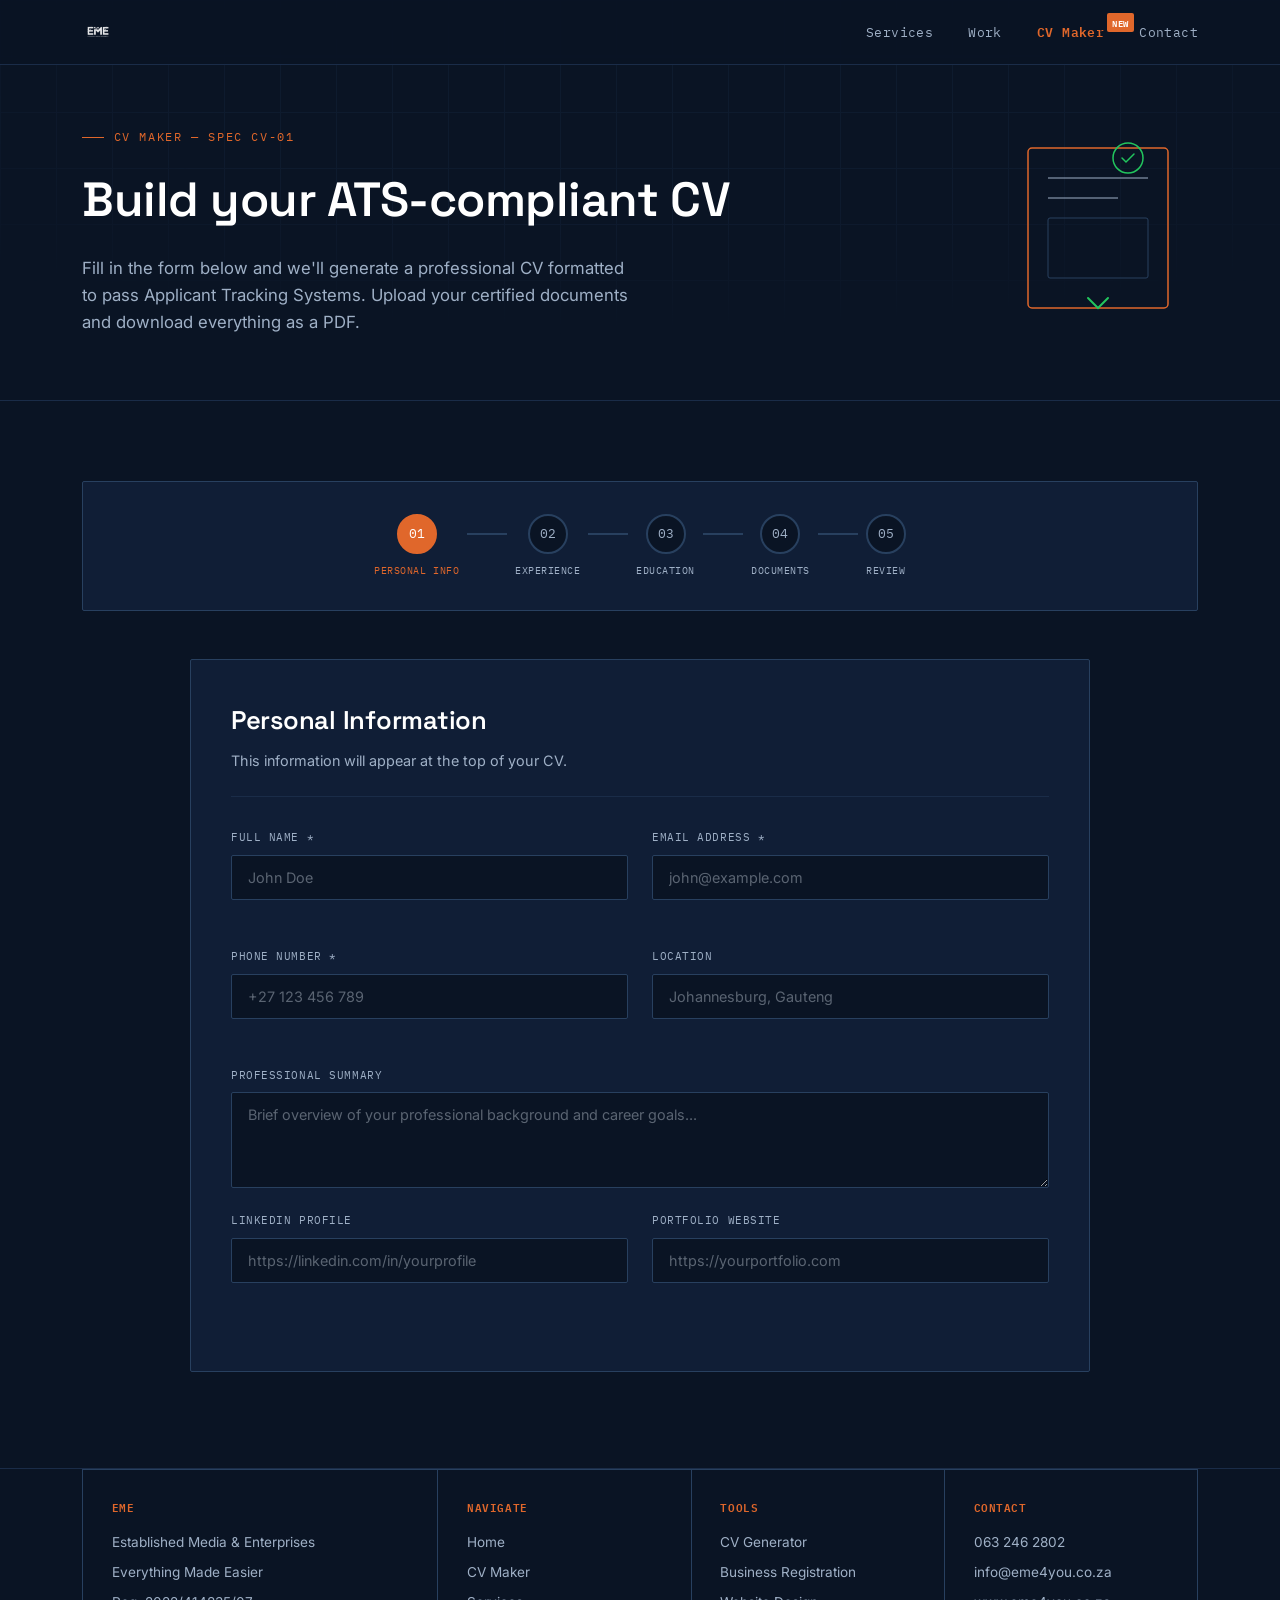
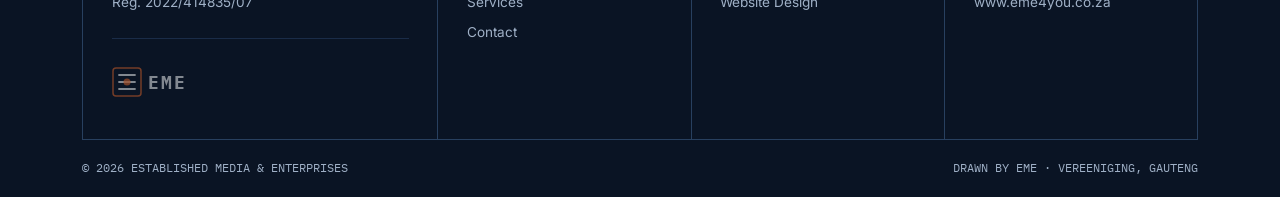
==== cv-maker.html @ 679bbb22 "first commit" ====
<!DOCTYPE html>
<html lang="en">
<head>
<meta charset="UTF-8" />
<meta name="viewport" content="width=device-width, initial-scale=1.0" />
<title>EME CV Maker — ATS-Compliant CV Generator</title>
<meta name="description" content="Create professional ATS-compliant CVs with EME's intelligent CV maker. Upload documents, fill your details, and export as PDF." />
<link rel="preconnect" href="https://fonts.googleapis.com">
<link rel="preconnect" href="https://fonts.gstatic.com" crossorigin>
<link href="https://fonts.googleapis.com/css2?family=Space+Grotesk:wght@400;500;600;700&family=IBM+Plex+Mono:wght@400;500;600&family=Inter:wght@400;500;600;700&display=swap" rel="stylesheet">
<link rel="icon" type="image/x-icon" href="assets/favicon.ico" />
<link rel="stylesheet" href="css/styles.css" />
<link rel="stylesheet" href="css/cv-maker.css" />
</head>
<body>

<header class="site-nav">
  <div class="nav-inner">
    <a href="index.html" class="nav-mark">
      <img src="assets/eme-logo.png" alt="EME" class="nav-logo" onerror="this.style.display='none'; this.parentElement.classList.add('nav-mark-fallback');">
      <span class="nav-logo-fallback">
        <span class="dot"></span>EME
      </span>
    </a>
    <ul class="nav-links" id="navLinks">
      <li><a href="index.html#services">Services</a></li>
      <li><a href="index.html#work">Work</a></li>
      <li><a href="cv-maker.html" class="nav-featured">CV Maker</a></li>
      <li><a href="index.html#contact">Contact</a></li>
    </ul>
    <button class="menu-toggle" id="menuToggle" aria-label="Toggle menu">
      <span></span><span></span><span></span>
    </button>
  </div>
</header>

<section class="cv-maker-hero">
  <div class="wrap">
    <div class="cv-hero-grid">
      <div class="cv-hero-content">
        <p class="eyebrow">CV MAKER — SPEC CV-01</p>
        <h1>Build your ATS-compliant CV</h1>
        <p class="lead">Fill in the form below and we'll generate a professional CV formatted to pass Applicant Tracking Systems. Upload your certified documents and download everything as a PDF.</p>
      </div>
      <div class="cv-hero-visual">
        <svg width="200" height="200" viewBox="0 0 200 200" fill="none">
          <rect x="30" y="20" width="140" height="160" rx="4" stroke="#E0672B" stroke-width="1.5"/>
          <line x1="50" y1="50" x2="150" y2="50" stroke="#9FB0C6" stroke-width="1"/>
          <line x1="50" y1="70" x2="120" y2="70" stroke="#9FB0C6" stroke-width="1"/>
          <rect x="50" y="90" width="100" height="60" rx="2" stroke="#28405F" stroke-width="1"/>
          <path d="M90 170L100 180L110 170" stroke="#22c55e" stroke-width="2" stroke-linecap="round"/>
          <circle cx="130" cy="30" r="15" stroke="#22c55e" stroke-width="1.5"/>
          <path d="M124 30L128 34L136 26" stroke="#22c55e" stroke-width="1.5" stroke-linecap="round"/>
        </svg>
      </div>
    </div>
  </div>
</section>

<section class="cv-form-section">
  <div class="wrap">
    <div class="cv-progress">
      <div class="progress-step active" data-step="1">
        <div class="step-number">01</div>
        <div class="step-label">Personal Info</div>
      </div>
      <div class="progress-line"></div>
      <div class="progress-step" data-step="2">
        <div class="step-number">02</div>
        <div class="step-label">Experience</div>
      </div>
      <div class="progress-line"></div>
      <div class="progress-step" data-step="3">
        <div class="step-number">03</div>
        <div class="step-label">Education</div>
      </div>
      <div class="progress-line"></div>
      <div class="progress-step" data-step="4">
        <div class="step-number">04</div>
        <div class="step-label">Documents</div>
      </div>
      <div class="progress-line"></div>
      <div class="progress-step" data-step="5">
        <div class="step-number">05</div>
        <div class="step-label">Review</div>
      </div>
    </div>

    <form id="cvForm" class="cv-form" enctype="multipart/form-data">
      <!-- Step 1: Personal Information -->
      <div class="form-step active" data-step="1">
        <div class="form-section-header">
          <h2>Personal Information</h2>
          <p>This information will appear at the top of your CV.</p>
        </div>
        
        <div class="cv-field-row">
          <div class="cv-field">
            <label for="fullName">Full Name *</label>
            <input type="text" id="fullName" name="fullName" required placeholder="John Doe">
          </div>
          <div class="cv-field">
            <label for="email">Email Address *</label>
            <input type="email" id="email" name="email" required placeholder="john@example.com">
          </div>
        </div>
        
        <div class="cv-field-row">
          <div class="cv-field">
            <label for="phone">Phone Number *</label>
            <input type="tel" id="phone" name="phone" required placeholder="+27 123 456 789">
          </div>
          <div class="cv-field">
            <label for="location">Location</label>
            <input type="text" id="location" name="location" placeholder="Johannesburg, Gauteng">
          </div>
        </div>
        
        <div class="cv-field">
          <label for="professionalSummary">Professional Summary</label>
          <textarea id="professionalSummary" name="professionalSummary" rows="4" placeholder="Brief overview of your professional background and career goals..."></textarea>
        </div>
        
        <div class="cv-field-row">
          <div class="cv-field">
            <label for="linkedin">LinkedIn Profile</label>
            <input type="url" id="linkedin" name="linkedin" placeholder="https://linkedin.com/in/yourprofile">
          </div>
          <div class="cv-field">
            <label for="portfolio">Portfolio Website</label>
            <input type="url" id="portfolio" name="portfolio" placeholder="https://yourportfolio.com">
          </div>
        </div>
      </div>

      <!-- Step 2: Work Experience -->
      <div class="form-step" data-step="2">
        <div class="form-section-header">
          <h2>Work Experience</h2>
          <p>Add your work history. Start with your most recent position.</p>
        </div>
        
        <div id="experienceContainer">
          <div class="experience-entry">
            <div class="entry-header">
              <span class="entry-number">01</span>
              <button type="button" class="btn-remove-entry" title="Remove">×</button>
            </div>
            
            <div class="cv-field-row">
              <div class="cv-field">
                <label>Job Title *</label>
                <input type="text" name="jobTitle[]" required placeholder="Software Developer">
              </div>
              <div class="cv-field">
                <label>Company *</label>
                <input type="text" name="company[]" required placeholder="Tech Corp Ltd">
              </div>
            </div>
            
            <div class="cv-field-row">
              <div class="cv-field">
                <label>Start Date *</label>
                <input type="month" name="startDate[]" required>
              </div>
              <div class="cv-field">
                <label>End Date</label>
                <input type="month" name="endDate[]" placeholder="Present">
              </div>
            </div>
            
            <div class="cv-field">
              <label>Responsibilities & Achievements</label>
              <textarea name="responsibilities[]" rows="3" placeholder="• Led development of...&#10;• Improved system performance by...&#10;• Managed team of..."></textarea>
            </div>
          </div>
        </div>
        
        <button type="button" id="addExperience" class="btn btn-outline on-dark">
          + Add Another Position
        </button>
      </div>

      <!-- Step 3: Education -->
      <div class="form-step" data-step="3">
        <div class="form-section-header">
          <h2>Education & Qualifications</h2>
          <p>Add your academic background and certifications.</p>
        </div>
        
        <div id="educationContainer">
          <div class="education-entry">
            <div class="entry-header">
              <span class="entry-number">01</span>
              <button type="button" class="btn-remove-entry" title="Remove">×</button>
            </div>
            
            <div class="cv-field-row">
              <div class="cv-field">
                <label>Qualification *</label>
                <input type="text" name="qualification[]" required placeholder="Bachelor of Science in Computer Science">
              </div>
              <div class="cv-field">
                <label>Institution *</label>
                <input type="text" name="institution[]" required placeholder="University of Technology">
              </div>
            </div>
            
            <div class="cv-field">
              <label>Year Completed</label>
              <input type="text" name="yearCompleted[]" placeholder="2020">
            </div>
          </div>
        </div>
        
        <button type="button" id="addEducation" class="btn btn-outline on-dark">
          + Add Another Qualification
        </button>
        
        <div class="form-section-header" style="margin-top: 2rem;">
          <h3>Skills</h3>
          <p>List your key skills separated by commas.</p>
        </div>
        
        <div class="cv-field">
          <label>Technical Skills</label>
          <textarea name="technicalSkills" rows="2" placeholder="Python, JavaScript, React, Node.js, SQL, AWS"></textarea>
        </div>
        
        <div class="cv-field">
          <label>Soft Skills</label>
          <textarea name="softSkills" rows="2" placeholder="Leadership, Communication, Problem-solving, Team management"></textarea>
        </div>
      </div>

      <!-- Step 4: Document Upload -->
      <div class="form-step" data-step="4">
        <div class="form-section-header">
          <h2>Required Documents</h2>
          <p>Upload your certified documents. Accepted formats: PDF, JPG, PNG (max 5MB each).</p>
        </div>
        
        <div class="upload-grid">
          <div class="upload-zone">
            <div class="upload-icon">
              <svg width="48" height="48" viewBox="0 0 48 48" fill="none">
                <rect x="10" y="12" width="28" height="28" rx="3" stroke="#E0672B" stroke-width="1.5"/>
                <circle cx="24" cy="24" r="8" stroke="#E0672B" stroke-width="1.5"/>
                <circle cx="24" cy="24" r="3" fill="#E0672B" opacity="0.3"/>
              </svg>
            </div>
            <h3>Certified ID</h3>
            <p>Upload a clear copy of your certified ID document</p>
            <input type="file" id="certifiedId" name="certifiedId" accept=".pdf,.jpg,.jpeg,.png" class="file-input">
            <label for="certifiedId" class="btn btn-outline on-dark">Choose File</label>
            <span class="file-name" id="certifiedIdName">No file chosen</span>
          </div>
          
          <div class="upload-zone">
            <div class="upload-icon">
              <svg width="48" height="48" viewBox="0 0 48 48" fill="none">
                <path d="M14 6H30L38 14V42H14V6Z" stroke="#E0672B" stroke-width="1.5"/>
                <path d="M30 6V14H38" stroke="#E0672B" stroke-width="1.5"/>
                <line x1="20" y1="28" x2="28" y2="28" stroke="#E0672B" stroke-width="1.5"/>
                <line x1="20" y1="32" x2="24" y2="32" stroke="#E0672B" stroke-width="1.5"/>
              </svg>
            </div>
            <h3>Proof of Residence</h3>
            <p>Upload a document showing your current residential address</p>
            <input type="file" id="proofOfResidence" name="proofOfResidence" accept=".pdf,.jpg,.jpeg,.png" class="file-input">
            <label for="proofOfResidence" class="btn btn-outline on-dark">Choose File</label>
            <span class="file-name" id="proofOfResidenceName">No file chosen</span>
          </div>
        </div>
      </div>

      <!-- Step 5: Review & Generate -->
      <div class="form-step" data-step="5">
        <div class="form-section-header">
          <h2>Review & Generate CV</h2>
          <p>Review your information before generating your CV. You can go back to any step to make changes.</p>
        </div>
        
        <div class="review-preview">
          <div class="preview-header">
            <span class="preview-label">CV PREVIEW</span>
          </div>
          <div class="preview-content" id="cvPreview">
            <p class="preview-placeholder">Your CV preview will appear here. Complete all required fields in the previous steps.</p>
          </div>
        </div>
        
        <div class="form-actions">
          <button type="button" id="prevStep" class="btn btn-outline on-dark">← Previous</button>
          <button type="button" id="submitCV" class="btn btn-primary">
    Next →
            Generate CV
            <svg width="16" height="16" viewBox="0 0 16 16" fill="none">
              <path d="M3 8H13M10 5L13 8L10 11" stroke="white" stroke-width="1.5" stroke-linecap="round" stroke-linejoin="round"/>
            </svg>
          </button>
        </div>
      </div>
    </form>
  </div>
</section>

<footer>
  <div class="wrap">
    <div class="titleblock">
      <div class="tb-col">
        <h4>EME</h4>
        <p>Established Media & Enterprises</p>
        <p>Everything Made Easier</p>
        <p>Reg. 2022/414835/07</p>
        <div class="footer-logo">
          <svg class="footer-logo-svg" width="100" height="40" viewBox="0 0 100 40" fill="none">
            <rect x="1" y="5" width="28" height="28" rx="3" stroke="#E0672B" stroke-width="1.5" opacity="0.7"/>
            <path d="M7 12H23M7 19H23M7 26H23" stroke="white" stroke-width="1.8" stroke-linecap="round" opacity="0.7"/>
            <circle cx="15" cy="19" r="3.5" fill="#E0672B" opacity="0.7"/>
            <text x="36" y="26" font-family="'IBM Plex Mono', monospace" font-size="18" font-weight="700" fill="white" opacity="0.7" letter-spacing="2">EME</text>
          </svg>
        </div>
      </div>
      <div class="tb-col">
        <h4>Navigate</h4>
        <ul>
          <li><a href="index.html">Home</a></li>
          <li><a href="cv-maker.html">CV Maker</a></li>
          <li><a href="index.html#services">Services</a></li>
          <li><a href="index.html#contact">Contact</a></li>
        </ul>
      </div>
      <div class="tb-col">
        <h4>Tools</h4>
        <ul>
          <li><a href="cv-maker.html">CV Generator</a></li>
          <li><a href="index.html#services">Business Registration</a></li>
          <li><a href="index.html#services">Website Design</a></li>
        </ul>
      </div>
      <div class="tb-col">
        <h4>Contact</h4>
        <ul>
          <li><a href="tel:0632462802">063 246 2802</a></li>
          <li><a href="mailto:info@eme4you.co.za">info@eme4you.co.za</a></li>
          <li><a href="http://www.eme4you.co.za">www.eme4you.co.za</a></li>
        </ul>
      </div>
    </div>
    <div class="tb-bottom">
      <span>© <span class="current-year">2026</span> ESTABLISHED MEDIA & ENTERPRISES</span>
      <span>DRAWN BY EME · VEREENIGING, GAUTENG</span>
    </div>
  </div>
</footer>

<script src="js/cv-maker.js"></script>
</body>
</html>
---- css/styles.css ----
/* =========================================================
   DESIGN TOKENS
   Concept: engineering blueprint / technical drawing.
   EME turns messy SME problems into a specced, drawn plan —
   the site reads like a set of drafted plans, not a SaaS deck.
   ========================================================= */
:root{
  --ink:#0A1424;
  --ink-2:#101E36;
  --line:#28405F;
  --line-soft:#1A2C48;
  --paper:#F3F1EA;
  --paper-2:#E9E5DA;
  --graphite:#5A6472;
  --ink-text:#0A1424;
  --mist:#9FB0C6;
  --signal:#E0672B;
  --signal-2:#F2895A;
  --white:#FFFFFF;
  --radius:2px;
  --display: 'Space Grotesk', sans-serif;
  --body: 'Inter', sans-serif;
  --mono: 'IBM Plex Mono', monospace;
}

*{margin:0;padding:0;box-sizing:border-box;}
html{scroll-behavior:smooth;}
body{
  font-family:var(--body);
  color:var(--ink-text);
  background:var(--paper);
  line-height:1.6;
  overflow-x:hidden;
}
@media (prefers-reduced-motion: reduce){
  *{animation-duration:0.01ms !important; animation-iteration-count:1 !important; transition-duration:0.01ms !important; scroll-behavior:auto !important;}
}
a{color:inherit;text-decoration:none;}
ul{list-style:none;}
img{max-width:100%;display:block;}
.wrap{max-width:1180px;margin:0 auto;padding:0 2rem;}
:focus-visible{outline:2px solid var(--signal);outline-offset:3px;}

.eyebrow{
  font-family:var(--mono);
  font-size:0.72rem;
  letter-spacing:0.14em;
  text-transform:uppercase;
  color:var(--signal);
  display:flex;
  align-items:center;
  gap:0.6rem;
  margin-bottom:1rem;
}
.eyebrow::before{content:"";width:22px;height:1px;background:var(--signal);}

h1,h2,h3,h4{font-family:var(--display);font-weight:600;letter-spacing:-0.01em;}

/* =========================================================
   NAV
   ========================================================= */
header.site-nav{
  position:fixed;top:0;left:0;right:0;z-index:1000;
  background:rgba(10,20,36,0.92);
  backdrop-filter:blur(8px);
  border-bottom:1px solid var(--line-soft);
}
.nav-inner{
  max-width:1180px;margin:0 auto;padding:0 2rem;
  display:flex;align-items:center;justify-content:space-between;
  height:64px;
}
.nav-mark {
  font-family: var(--mono);
  font-size: 1rem;
  color: var(--white);
  display: flex;
  align-items: center;
  gap: 0.5rem;
  letter-spacing: 0.02em;
  text-decoration: none;
  flex-shrink: 0;
}
.nav-logo {
  height: 32px;
  width: auto;
  filter: brightness(0) invert(1);
  opacity: 0.9;
  transition: opacity 0.2s ease;
}
.nav-logo:hover {
  opacity: 1;
}
.nav-logo-fallback {
  display: none;
  align-items: center;
  gap: 0.5rem;
}
.nav-mark-fallback .nav-logo-fallback {
  display: flex;
}
.nav-mark-fallback .dot {
  width: 7px;
  height: 7px;
  background: var(--signal);
  border-radius: 1px;
}
.nav-mark .dot{width:7px;height:7px;background:var(--signal);border-radius:1px;}
.nav-links{display:flex;align-items:center;gap:2.2rem;}
.nav-links a{
  font-family:var(--mono);font-size:0.8rem;color:var(--mist);
  letter-spacing:0.03em;transition:color .2s;
  position:relative;
}
.nav-links a:hover{color:var(--white);}
.nav-links a.nav-cta{
  color:var(--white);border:1px solid var(--signal);padding:0.5rem 1rem;
  border-radius:var(--radius);
}
.nav-links a.nav-cta:hover{background:var(--signal);}
.nav-links a.nav-featured {
  color: var(--signal);
  font-weight: 600;
  position: relative;
}

.nav-links a.nav-featured::after {
  content: 'NEW';
  position: absolute;
  top: -8px;
  right: -30px;
  font-size: 0.55rem;
  background: var(--signal);
  color: var(--white);
  padding: 0.15rem 0.35rem;
  border-radius: 2px;
  letter-spacing: 0.05em;
}
.menu-toggle{display:none;flex-direction:column;gap:5px;cursor:pointer;background:none;border:none;padding:0.5rem;}
.menu-toggle span{width:22px;height:2px;background:var(--white);display:block;transition:.25s;}
.menu-toggle.active span:nth-child(1){transform:translateY(7px) rotate(45deg);}
.menu-toggle.active span:nth-child(2){opacity:0;}
.menu-toggle.active span:nth-child(3){transform:translateY(-7px) rotate(-45deg);}

/* =========================================================
   HERO
   ========================================================= */
.hero{
  position:relative;
  background:var(--ink);
  padding:9.5rem 0 5rem;
  overflow:hidden;
  border-bottom:1px solid var(--line-soft);
}
.hero::before{
  content:"";position:absolute;inset:0;
  background-image:
    linear-gradient(var(--line-soft) 1px, transparent 1px),
    linear-gradient(90deg, var(--line-soft) 1px, transparent 1px);
  background-size:56px 56px;
  opacity:0.45;
  mask-image:radial-gradient(ellipse 80% 60% at 50% 30%, black 40%, transparent 90%);
}
.hero-inner{position:relative;max-width:1180px;margin:0 auto;padding:0 2rem;}
.hero h1{
  color:var(--white);font-size:clamp(2.4rem, 5vw, 3.6rem);
  max-width:15ch;line-height:1.08;margin-bottom:1.4rem;
}
.hero p.lead{
  color:var(--mist);font-size:1.1rem;max-width:46ch;margin-bottom:2.2rem;
}
.hero-buttons {
  display: flex;
  gap: 1rem;
  flex-wrap: wrap;
}
.btn{
  font-family:var(--mono);font-size:0.82rem;letter-spacing:0.02em;
  padding:0.9rem 1.6rem;border-radius:var(--radius);
  display:inline-flex;align-items:center;gap:0.5rem;
  transition:transform .18s ease, background .18s ease, border-color .18s ease;
  cursor:pointer;border:1px solid transparent;
}
.hero-grid {
  display: grid;
  grid-template-columns: 1fr auto;
  gap: 4rem;
  align-items: center;
  margin-bottom: 4.5rem;
}
.hero-content {
  max-width: 100%;
}
.hero-logo {
  display: flex;
  align-items: center;
  justify-content: center;
  flex-shrink: 0;
}
.logo-mark {
  width: 200px;
  height: auto;
  filter: brightness(0) invert(1);
  opacity: 0.9;
  transition: opacity 0.3s ease, transform 0.3s ease;
}
.logo-mark:hover {
  opacity: 1;
  transform: scale(2.5);
}
.logo-fallback {
  display: flex;
  flex-direction: column;
  align-items: center;
  gap: 0.8rem;
  padding: 2rem;
  border: 2px solid var(--line);
  border-radius: var(--radius);
  background: rgba(16, 30, 54, 0.4);
  backdrop-filter: blur(4px);
  -webkit-backdrop-filter: blur(4px);
  position: relative;
}
.logo-fallback::before {
  content: '';
  position: absolute;
  inset: 4px;
  border: 1px dashed var(--line);
  border-radius: 1px;
  pointer-events: none;
}
.logo-dot {
  width: 16px;
  height: 16px;
  background: var(--signal);
  border-radius: 2px;
  animation: pulse 2s infinite;
}
.logo-text {
  font-family: var(--mono);
  font-size: 2.5rem;
  color: var(--white);
  font-weight: 700;
  letter-spacing: 0.05em;
  line-height: 1;
}
.logo-sub {
  font-family: var(--mono);
  font-size: 0.7rem;
  color: var(--mist);
  text-align: center;
  letter-spacing: 0.08em;
  line-height: 1.4;
  text-transform: uppercase;
}
.btn:hover{transform:translateY(-2px);}
.btn-primary{background:var(--signal);color:var(--white);}
.btn-primary:hover{background:var(--signal-2);}
.btn-outline{border-color:var(--line);color:var(--white);}
.btn-outline:hover{border-color:var(--signal);}
.btn-outline.on-paper{border-color:#C9C2AF;color:var(--ink-text);}
.btn-outline.on-paper:hover{border-color:var(--signal);}

/* pipeline */
.pipeline{
  border:1px solid var(--line);
  background:rgba(16,30,54,0.5);
  border-radius:var(--radius);
  padding:2rem 1.5rem 1.6rem;
  overflow-x:auto;
}
.pipeline-track{
  display:flex;align-items:flex-start;min-width:640px;
}
.pipeline-node{flex:1;position:relative;text-align:center;padding:0 0.5rem;}
.pipeline-node .marker{
  width:14px;height:14px;border-radius:50%;background:var(--ink);
  border:2px solid var(--signal);margin:0 auto 0.9rem;position:relative;z-index:2;
}
.pipeline-node .label{
  font-family:var(--display);color:var(--white);font-size:0.95rem;font-weight:600;
  margin-bottom:0.3rem;
}
.pipeline-node .tag{
  font-family:var(--mono);color:var(--mist);font-size:0.7rem;letter-spacing:0.03em;
}
.pipeline-track .connector{
  position:absolute;top:6px;left:50%;width:100%;height:2px;background:var(--line);
  z-index:1;
}
.pipeline-node:last-child .connector{display:none;}

/* =========================================================
   SECTION HEADERS
   ========================================================= */
section{padding:6rem 0;}
.section-head{max-width:56ch;margin-bottom:3.5rem;}
.section-head h2{font-size:clamp(1.8rem,3vw,2.4rem);margin-bottom:0.8rem;}
.section-head p{color:var(--graphite);font-size:1.05rem;}
.on-dark .section-head h2{color:var(--white);}
.on-dark .section-head p{color:var(--mist);}

/* =========================================================
   SERVICES
   ========================================================= */
.services{background:var(--paper);}
.spec-grid{
  display:grid;grid-template-columns:repeat(2,1fr);gap:1px;
  background:#C9C2AF;border:1px solid #C9C2AF;
}
.spec-card{
  background:var(--paper);padding:2.4rem;
  transition:background .2s;
}
.spec-card:hover{background:var(--white);}
.spec-head{display:flex;justify-content:space-between;align-items:baseline;margin-bottom:1rem;}
.spec-id{font-family:var(--mono);font-size:0.75rem;color:var(--signal);letter-spacing:0.05em;}
.spec-card h3{font-size:1.3rem;margin-bottom:0.6rem;}
.spec-card > p{color:var(--graphite);margin-bottom:1.4rem;}
.spec-list li{
  font-family:var(--mono);font-size:0.82rem;color:var(--ink-text);
  padding:0.5rem 0;border-top:1px dashed #C9C2AF;
  display:flex;gap:0.7rem;align-items:baseline;
}
.spec-list li::before{content:"✓";color:var(--signal);font-family:var(--body);}

.measure-strip{
  margin-top:1px;border:1px solid #C9C2AF;border-top:none;
  background:var(--ink);display:grid;grid-template-columns:repeat(3,1fr);
}
.measure{padding:2rem;text-align:center;border-right:1px solid var(--line-soft);}
.measure:last-child{border-right:none;}
.measure .num{font-family:var(--display);color:var(--white);font-size:2.1rem;font-weight:700;}
.measure .num span{color:var(--signal);}
.measure .cap{font-family:var(--mono);color:var(--mist);font-size:0.72rem;letter-spacing:0.05em;margin-top:0.4rem;text-transform:uppercase;}

/* =========================================================
   PORTFOLIO
   ========================================================= */
.portfolio{background:var(--ink);border-top:1px solid var(--line-soft);border-bottom:1px solid var(--line-soft);}
.sheet{
  border:1px solid var(--line);background:var(--ink-2);
  border-radius:var(--radius);margin-bottom:1.5rem;overflow:hidden;
}
.sheet-bar{
  display:flex;justify-content:space-between;align-items:center;
  padding:1rem 1.6rem;border-bottom:1px solid var(--line);
  font-family:var(--mono);font-size:0.75rem;color:var(--mist);
}
.sheet-bar .dwg{color:var(--signal);}
.sheet-body{display:grid;grid-template-columns:1fr 1.3fr;}
.sheet-info{padding:2rem 1.8rem;}
.sheet-info h3{color:var(--white);font-size:1.5rem;margin-bottom:0.7rem;}
.sheet-info p{color:var(--mist);margin-bottom:1.4rem;}
.sheet-row{display:flex;justify-content:space-between;padding:0.6rem 0;border-top:1px solid var(--line-soft);font-size:0.85rem;}
.sheet-row .k{font-family:var(--mono);color:var(--mist);font-size:0.72rem;text-transform:uppercase;letter-spacing:0.04em;}
.sheet-row .v a{color:var(--signal);}
.sheet-row .v a:hover{text-decoration:underline;}
.chips{display:flex;flex-wrap:wrap;gap:0.5rem;margin-top:1rem;}
.chip{font-family:var(--mono);font-size:0.68rem;color:var(--mist);border:1px solid var(--line);padding:0.3rem 0.6rem;border-radius:var(--radius);}
.sheet-shots{display:flex;background:var(--ink);}
.sheet-shots img{width:100%;height:100%;object-fit:cover;filter:grayscale(20%) contrast(1.02);}
.sheet-shots .shot{flex:1;border-left:1px solid var(--line);min-height:220px;background:linear-gradient(135deg,var(--ink-2),var(--ink));}

/* =========================================================
   ABOUT
   ========================================================= */
.about{background:var(--paper);}
.about-grid{display:grid;grid-template-columns:0.9fr 1.1fr;gap:3rem;align-items:start;}
.stamp{
  border:1px solid var(--ink-text);padding:1.8rem;position:relative;
}
.stamp::before{
  content:"";position:absolute;inset:6px;border:1px dashed #B9B2A0;pointer-events:none;
}
.stamp h3{font-size:1.5rem;margin-bottom:0.3rem;}
.stamp .role{font-family:var(--mono);font-size:0.75rem;color:var(--signal);margin-bottom:1.2rem;display:block;}
.stamp .creds{display:flex;flex-direction:column;gap:0.6rem;margin-top:1.2rem;}
.stamp .creds li{font-family:var(--mono);font-size:0.75rem;color:var(--graphite);padding-top:0.6rem;border-top:1px dashed #C9C2AF;display:flex;gap:0.6rem;}
.stamp .creds li::before{content:"—";color:var(--signal);}
.about-quote{font-size:1.3rem;line-height:1.55;color:var(--ink-text);}
.about-quote::before{content:"\201C";color:var(--signal);font-family:var(--display);font-size:1.8rem;}
.about-quote::after{content:"\201D";color:var(--signal);font-family:var(--display);font-size:1.8rem;}

/* =========================================================
   CONTACT
   ========================================================= */
.contact{background:var(--ink);}
.contact-grid{display:grid;grid-template-columns:1fr 1fr;gap:3rem;}
.contact-form{display:flex;flex-direction:column;gap:1rem;}
.field{display:flex;flex-direction:column;gap:0.4rem;}
.field label{font-family:var(--mono);font-size:0.7rem;color:var(--mist);text-transform:uppercase;letter-spacing:0.05em;}
.field input,.field select,.field textarea{
  background:var(--ink-2);border:1px solid var(--line);color:var(--white);
  padding:0.8rem 1rem;font-family:var(--body);font-size:0.95rem;border-radius:var(--radius);
}
.field input:focus,.field select:focus,.field textarea:focus{border-color:var(--signal);outline:none;}
.field-row{display:grid;grid-template-columns:1fr 1fr;gap:1rem;}
.contact-direct{border-left:1px solid var(--line);padding-left:3rem;}
.direct-item{padding:1.4rem 0;border-top:1px solid var(--line-soft);}
.direct-item:first-child{border-top:none;padding-top:0;}
.direct-item .k{font-family:var(--mono);font-size:0.7rem;color:var(--signal);text-transform:uppercase;letter-spacing:0.05em;display:block;margin-bottom:0.4rem;}
.direct-item .v{color:var(--white);font-size:1.05rem;}
.form-message{display:none;font-family:var(--mono);font-size:0.8rem;padding:0.8rem 1rem;border-radius:var(--radius);}
.form-message.success{background:rgba(224,103,43,0.12);border:1px solid var(--signal);color:var(--signal-2);}
.form-message.error{background:rgba(224,72,43,0.12);border:1px solid #E04B2B;color:#F2895A;}

/* =========================================================
   FOOTER
   ========================================================= */
footer{background:var(--ink);border-top:1px solid var(--line-soft);}
.titleblock{display:grid;grid-template-columns:1.4fr 1fr 1fr 1fr;border:1px solid var(--line);}
.tb-col{padding:1.8rem;border-left:1px solid var(--line);}
.tb-col:first-child{border-left:none;}
.tb-col h4{font-family:var(--mono);font-size:0.7rem;color:var(--signal);text-transform:uppercase;letter-spacing:0.05em;margin-bottom:1rem;}
.tb-col p, .tb-col li{color:var(--mist);font-size:0.85rem;margin-bottom:0.5rem;}
.tb-col a:hover{color:var(--white);}
.tb-bottom{display:flex;justify-content:space-between;padding:1.2rem 0;font-family:var(--mono);font-size:0.72rem;color:var(--mist);flex-wrap:wrap;gap:0.5rem;}

/* Footer Logo */
.footer-logo {
  margin-top: 1.5rem;
  padding-top: 1.5rem;
}

.footer-logo-img {
  width: 120px;
  height: auto;
  filter: brightness(0) invert(1);
  opacity: 0.7;
  transition: opacity 0.3s ease, transform 0.3s ease;
}

.footer-logo-img:hover {
  opacity: 1;
  transform: scale(2.05);
}

/* Footer logo fallback */
.footer-logo-fallback {
  display: flex;
  align-items: center;
  gap: 0.6rem;
  padding: 0.8rem 1rem;
  border: 1px solid var(--line);
  border-radius: var(--radius);
  background: rgba(224, 103, 43, 0.05);
  width: fit-content;
}

.fl-dot {
  width: 10px;
  height: 10px;
  background: var(--signal);
  border-radius: 2px;
  animation: pulse 2s infinite;
}

.fl-text {
  font-family: var(--mono);
  font-size: 1.4rem;
  color: var(--white);
  font-weight: 700;
  letter-spacing: 0.05em;
}

/* Responsive */
@media (max-width: 900px) {
  .footer-logo-img {
    width: 100px;
  }
}

@media (max-width: 480px) {
  .footer-logo-img {
    width: 80px;
  }
  
  .footer-logo-fallback {
    padding: 0.6rem 0.8rem;
  }
  
  .fl-text {
    font-size: 1.2rem;
  }
}

/* WhatsApp float */
.wa-float{
  position:fixed;bottom:1.6rem;right:1.6rem;z-index:900;
  background:var(--signal);color:var(--white);
  padding:0.9rem 1.3rem;border-radius:999px;
  font-family:var(--mono);font-size:0.8rem;
  display:flex;align-items:center;gap:0.5rem;
  box-shadow:0 8px 24px rgba(224,103,43,0.35);
  transition:transform .2s;
}
.wa-float:hover{transform:translateY(-3px);}

/* Modal */
.modal{display:none;position:fixed;inset:0;background:rgba(10,20,36,0.75);z-index:2000;align-items:center;justify-content:center;padding:2rem;}
.modal.show{display:flex;}
.modal-content{
  background:var(--paper);max-width:640px;width:100%;max-height:85vh;overflow-y:auto;
  border-radius:var(--radius);padding:2.4rem;position:relative;border:1px solid #C9C2AF;
}
.modal-content h2{margin-bottom:0.6rem;}
.modal-content h3{margin:1.3rem 0 0.5rem;font-size:1.05rem;}
.modal-content p, .modal-content li{color:var(--graphite);font-size:0.92rem;margin-bottom:0.3rem;}
.modal-content ul{margin-left:0;}
.modal-content li{font-family:var(--mono);}
.close{position:absolute;top:1.2rem;right:1.4rem;cursor:pointer;font-size:1.4rem;color:var(--graphite);}
.close:hover{color:var(--signal);}
.modal-actions{margin-top:1.6rem;}

/* =========================================================
   TECHNICAL CAPABILITIES MATRIX
   ========================================================= */
.capabilities {
  background: var(--ink);
  border-top: 1px solid var(--line-soft);
  border-bottom: 1px solid var(--line-soft);
}
.tech-matrix {
  border: 1px solid var(--line);
  background: var(--ink-2);
  border-radius: var(--radius);
  overflow: hidden;
}
.tech-row {
  display: grid;
  grid-template-columns: 180px 1fr;
  border-bottom: 1px solid var(--line-soft);
}
.tech-row:last-child {
  border-bottom: none;
}
.tech-label {
  padding: 1.4rem;
  font-family: var(--mono);
  font-size: 0.75rem;
  color: var(--signal);
  text-transform: uppercase;
  letter-spacing: 0.05em;
  background: rgba(10, 20, 36, 0.3);
  border-right: 1px solid var(--line-soft);
  display: flex;
  align-items: center;
  font-weight: 600;
}
.tech-items {
  padding: 1.2rem;
  display: flex;
  flex-wrap: wrap;
  gap: 0.6rem;
  align-items: center;
}
.tech-badge {
  font-family: var(--mono);
  font-size: 0.72rem;
  color: var(--mist);
  border: 1px solid var(--line);
  padding: 0.4rem 0.8rem;
  border-radius: var(--radius);
  background: rgba(224, 103, 43, 0.05);
  transition: all 0.2s ease;
}
.tech-badge:hover {
  border-color: var(--signal);
  color: var(--white);
  background: rgba(224, 103, 43, 0.1);
  transform: translateY(-1px);
}

/* =========================================================
   SYSTEM STATUS DASHBOARD
   ========================================================= */
.status-panel {
  border: 1px solid var(--line);
  background: rgba(16, 30, 54, 0.6);
  border-radius: var(--radius);
  padding: 1.2rem 1.6rem;
  margin-top: 2rem;
  backdrop-filter: blur(4px);
  -webkit-backdrop-filter: blur(4px);
  position: relative;
  z-index: 1;
}
.status-header {
  display: flex;
  align-items: center;
  gap: 0.8rem;
  margin-bottom: 1rem;
  flex-wrap: wrap;
}
.status-indicator {
  width: 8px;
  height: 8px;
  border-radius: 50%;
  background: #22c55e;
  animation: pulse 2s infinite;
  flex-shrink: 0;
}
.status-indicator.active {
  background: #22c55e;
  box-shadow: 0 0 8px rgba(34, 197, 94, 0.5);
}
@keyframes pulse {
  0%, 100% { opacity: 1; transform: scale(1); }
  50% { opacity: 0.5; transform: scale(1.1); }
}
.status-text {
  font-family: var(--mono);
  font-size: 0.78rem;
  color: var(--white);
  letter-spacing: 0.02em;
}
.status-time {
  font-family: var(--mono);
  font-size: 0.7rem;
  color: var(--mist);
  margin-left: auto;
}
.status-metrics {
  display: grid;
  grid-template-columns: repeat(3, 1fr);
  gap: 1px;
  background: var(--line-soft);
  border-radius: var(--radius);
  overflow: hidden;
}
.status-metric {
  background: var(--ink-2);
  padding: 0.8rem 0.6rem;
  text-align: center;
  transition: background 0.2s ease;
}
.status-metric:hover {
  background: rgba(224, 103, 43, 0.05);
}
.metric-label {
  font-family: var(--mono);
  font-size: 0.65rem;
  color: var(--mist);
  text-transform: uppercase;
  letter-spacing: 0.05em;
  display: block;
  margin-bottom: 0.3rem;
}
.metric-value {
  font-family: var(--display);
  font-size: 1.1rem;
  color: var(--white);
  font-weight: 600;
}

/* =========================================================
   LIVE ACTIVITY FEED
   ========================================================= */
.activity-feed {
  border: 1px solid var(--line);
  background: rgba(16, 30, 54, 0.4);
  border-radius: var(--radius);
  margin-top: 2rem;
  overflow: hidden;
  font-family: var(--mono);
}
.feed-header {
  display: flex;
  justify-content: space-between;
  align-items: center;
  padding: 0.8rem 1.2rem;
  background: rgba(10, 20, 36, 0.3);
  border-bottom: 1px solid var(--line-soft);
  font-size: 0.7rem;
}
.feed-title {
  color: var(--signal);
  letter-spacing: 0.05em;
}
.feed-status {
  color: #22c55e;
  animation: pulse 2s infinite;
}
.feed-items {
  padding: 0.8rem 1.2rem;
  max-height: 200px;
  overflow-y: auto;
}
.feed-item {
  display: flex;
  gap: 0.8rem;
  padding: 0.5rem 0;
  border-bottom: 1px solid var(--line-soft);
  font-size: 0.7rem;
  color: var(--mist);
  animation: slideIn 0.3s ease;
}
.feed-item:last-child {
  border-bottom: none;
}
.feed-time {
  color: var(--signal);
  flex-shrink: 0;
}
@keyframes slideIn {
  from {
    opacity: 0;
    transform: translateX(-10px);
  }
  to {
    opacity: 1;
    transform: translateX(0);
  }
}
.feed-items::-webkit-scrollbar {
  width: 4px;
}
.feed-items::-webkit-scrollbar-track {
  background: var(--ink-2);
}
.feed-items::-webkit-scrollbar-thumb {
  background: var(--line);
  border-radius: 2px;
}

/* =========================================================
   PROJECT ESTIMATOR WIDGET
   ========================================================= */
.estimator-widget {
  border: 1px solid var(--line);
  background: var(--ink-2);
  border-radius: var(--radius);
  overflow: hidden;
  margin-top: 2rem;
}
.widget-header {
  padding: 1.2rem 1.6rem;
  border-bottom: 1px solid var(--line-soft);
  display: flex;
  align-items: center;
  gap: 0.8rem;
  background: rgba(10, 20, 36, 0.2);
}
.widget-icon {
  font-size: 1.2rem;
}
.widget-header h3 {
  font-family: var(--display);
  font-size: 1.1rem;
  color: var(--white);
  margin: 0;
}
.widget-body {
  padding: 1.6rem;
}
.est-row {
  margin-bottom: 1.4rem;
}
.est-row label {
  font-family: var(--mono);
  font-size: 0.7rem;
  color: var(--mist);
  text-transform: uppercase;
  letter-spacing: 0.05em;
  display: block;
  margin-bottom: 0.6rem;
}
.est-row select {
  width: 100%;
  background: var(--ink);
  border: 1px solid var(--line);
  color: var(--white);
  padding: 0.7rem 1rem;
  font-family: var(--body);
  font-size: 0.9rem;
  border-radius: var(--radius);
  cursor: pointer;
  appearance: none;
  -webkit-appearance: none;
  background-image: url("data:image/svg+xml,%3Csvg xmlns='http://www.w3.org/2000/svg' width='12' height='8' viewBox='0 0 12 8'%3E%3Cpath fill='%239FB0C6' d='M1.41 0L6 4.58 10.59 0 12 1.41l-6 6-6-6z'/%3E%3C/svg%3E");
  background-repeat: no-repeat;
  background-position: right 1rem center;
  padding-right: 2.5rem;
}
.est-row select:focus {
  border-color: var(--signal);
  outline: none;
}
.complexity-slider {
  position: relative;
}
.complexity-slider input[type="range"] {
  width: 100%;
  height: 4px;
  -webkit-appearance: none;
  appearance: none;
  background: var(--line);
  border-radius: 2px;
  outline: none;
}
.complexity-slider input[type="range"]::-webkit-slider-thumb {
  -webkit-appearance: none;
  appearance: none;
  width: 16px;
  height: 16px;
  border-radius: 50%;
  background: var(--signal);
  cursor: pointer;
  border: 2px solid var(--ink-2);
  box-shadow: 0 0 0 1px var(--signal);
}
.complexity-slider input[type="range"]::-moz-range-thumb {
  width: 16px;
  height: 16px;
  border-radius: 50%;
  background: var(--signal);
  cursor: pointer;
  border: 2px solid var(--ink-2);
  box-shadow: 0 0 0 1px var(--signal);
}
.range-labels {
  display: flex;
  justify-content: space-between;
  margin-top: 0.5rem;
  font-family: var(--mono);
  font-size: 0.65rem;
  color: var(--mist);
}
.est-result {
  margin-top: 1.6rem;
  padding: 1rem;
  background: rgba(224, 103, 43, 0.08);
  border: 1px solid rgba(224, 103, 43, 0.2);
  border-radius: var(--radius);
  text-align: center;
}
.est-label {
  font-family: var(--mono);
  font-size: 0.7rem;
  color: var(--mist);
  text-transform: uppercase;
  letter-spacing: 0.05em;
  display: block;
  margin-bottom: 0.3rem;
}
.est-value {
  font-family: var(--display);
  font-size: 1.2rem;
  color: var(--signal);
  font-weight: 600;
}

/* =========================================================
   PORTFOLIO TECHNICAL SPECS
   ========================================================= */
.tech-specs {
  margin-top: 1rem;
  margin-bottom: 1rem;
  border-top: 1px solid var(--line-soft);
  border-bottom: 1px solid var(--line-soft);
  padding: 0.8rem 0;
}
.spec-row {
  display: flex;
  justify-content: space-between;
  align-items: center;
  padding: 0.4rem 0;
  font-size: 0.82rem;
}
.spec-row .spec-label {
  font-family: var(--mono);
  color: var(--mist);
  font-size: 0.7rem;
  text-transform: uppercase;
  letter-spacing: 0.04em;
}
.spec-row .spec-value {
  color: var(--white);
  font-family: var(--mono);
  font-size: 0.75rem;
}

/* =========================================================
   TICKET SYSTEM PREVIEW
   ========================================================= */
.ticket-preview {
  border: 1px solid var(--line);
  background: var(--ink-2);
  border-radius: var(--radius);
  overflow: hidden;
  margin: 1px 0;
}
.ticket-header {
  display: flex;
  justify-content: space-between;
  align-items: center;
  padding: 1rem 1.4rem;
  background: rgba(10, 20, 36, 0.3);
  border-bottom: 1px solid var(--line-soft);
}
.ticket-id {
  font-family: var(--mono);
  font-size: 0.75rem;
  color: var(--signal);
  font-weight: 600;
}
.ticket-status {
  font-family: var(--mono);
  font-size: 0.65rem;
  padding: 0.3rem 0.7rem;
  border-radius: var(--radius);
  text-transform: uppercase;
  letter-spacing: 0.05em;
  font-weight: 600;
}
.ticket-status.resolved {
  background: rgba(34, 197, 94, 0.15);
  color: #22c55e;
  border: 1px solid rgba(34, 197, 94, 0.3);
}
.ticket-body {
  padding: 1.4rem;
}
.ticket-timeline {
  position: relative;
  padding-left: 1.5rem;
}
.ticket-timeline::before {
  content: '';
  position: absolute;
  left: 4px;
  top: 8px;
  bottom: 8px;
  width: 2px;
  background: var(--line);
}
.timeline-node {
  position: relative;
  margin-bottom: 1.2rem;
}
.timeline-node:last-child {
  margin-bottom: 0;
}
.node-marker {
  position: absolute;
  left: -1.5rem;
  top: 4px;
  width: 10px;
  height: 10px;
  border-radius: 50%;
  background: var(--ink-2);
  border: 2px solid var(--signal);
  z-index: 2;
}
.node-content {
  display: flex;
  flex-direction: column;
  gap: 0.2rem;
}
.node-time {
  font-family: var(--mono);
  font-size: 0.65rem;
  color: var(--signal);
  letter-spacing: 0.03em;
}
.node-text {
  color: var(--white);
  font-size: 0.85rem;
}
.ticket-meta {
  margin-top: 1rem;
  padding-top: 1rem;
  border-top: 1px solid var(--line-soft);
  display: flex;
  gap: 1.5rem;
  font-family: var(--mono);
  font-size: 0.7rem;
  color: var(--mist);
}

/* =========================================================
   KNOWLEDGE BASE / DOCUMENTATION SECTION
   ========================================================= */
.docs-preview {
  background: var(--paper);
  border-top: 1px solid #C9C2AF;
  border-bottom: 1px solid #C9C2AF;
}
.docs-preview .section-head h2 {
  color: var(--ink-text);
}
.docs-preview .section-head p {
  color: var(--graphite);
}
.docs-grid {
  display: grid;
  grid-template-columns: repeat(3, 1fr);
  gap: 1.5rem;
  margin-top: 2rem;
}
.doc-card {
  border: 1px solid #C9C2AF;
  background: var(--paper);
  padding: 1.8rem;
  border-radius: var(--radius);
  transition: all 0.2s ease;
  position: relative;
  cursor: pointer;
}
.doc-card::before {
  content: '';
  position: absolute;
  top: 0;
  left: 0;
  right: 0;
  height: 3px;
  background: var(--signal);
  opacity: 0;
  transition: opacity 0.2s ease;
}
.doc-card:hover {
  background: var(--white);
  border-color: var(--signal);
  transform: translateY(-2px);
  box-shadow: 0 4px 12px rgba(0, 0, 0, 0.05);
}
.doc-card:hover::before {
  opacity: 1;
}
.doc-ref {
  font-family: var(--mono);
  font-size: 0.7rem;
  color: var(--signal);
  letter-spacing: 0.05em;
  display: block;
  margin-bottom: 0.8rem;
}
.doc-card h3 {
  font-size: 1.15rem;
  color: var(--ink-text);
  margin-bottom: 0.7rem;
  line-height: 1.3;
}
.doc-card p {
  color: var(--graphite);
  font-size: 0.9rem;
  margin-bottom: 1.2rem;
  line-height: 1.5;
}
.doc-meta {
  font-family: var(--mono);
  font-size: 0.68rem;
  color: var(--graphite);
  letter-spacing: 0.03em;
  opacity: 0.8;
}

/* =========================================================
   PRINT STYLES
   ========================================================= */
@media print {
  body {
    background: white;
    color: black;
  }
  .site-nav,
  .wa-float,
  .hero-buttons,
  .contact-form,
  .modal {
    display: none !important;
  }
  section {
    padding: 1rem 0;
    page-break-inside: avoid;
  }
  .hero {
    background: white;
    color: black;
    border: 1px solid #ccc;
  }
  .hero h1,
  .hero p {
    color: black;
  }
  .pipeline {
    border: 1px solid #999;
  }
}

/* =========================================================
   RESPONSIVE
   ========================================================= */
@media (max-width: 1024px) {
  .hero-grid {
    gap: 2.5rem;
  }
  .logo-mark {
    width: 160px;
  }
}

@media (max-width: 960px){
  .nav-links{
    position:fixed;top:64px;right:0;height:calc(100vh - 64px);width:min(300px,80vw);
    background:var(--ink);flex-direction:column;align-items:flex-start;
    padding:2rem;gap:1.4rem;transform:translateX(100%);transition:transform .25s ease;
    border-left:1px solid var(--line-soft);
  }
  .nav-links.active{transform:translateX(0);}
  .menu-toggle{display:flex;}
  .spec-grid{grid-template-columns:1fr;}
  .about-grid{gap:2rem;}
  .measure-strip{grid-template-columns:1fr;}
  .measure{border-right:none;border-top:1px solid var(--line-soft);}
  .measure:first-child{border-top:none;}
}

@media (max-width: 900px) {
  .titleblock{grid-template-columns:1fr 1fr;}
  .tb-col{border-left:none;border-top:1px solid var(--line);}
  .docs-grid {
    grid-template-columns: repeat(2, 1fr);
  }
}

@media (max-width: 820px){
  .sheet-body{grid-template-columns:1fr;}
  .about-grid{grid-template-columns:1fr;}
  .contact-grid{grid-template-columns:1fr;}
  .contact-direct{border-left:none;padding-left:0;border-top:1px solid var(--line);padding-top:2rem;}
}

@media (max-width: 768px) {
  .nav-logo {
    height: 28px;
  }
  .hero-grid {
    grid-template-columns: 1fr;
    gap: 2rem;
    margin-bottom: 3rem;
  }
  .hero-logo {
    order: -1;
    justify-content: flex-start;
    margin-bottom: 1rem;
  }
  .logo-mark {
    width: 120px;
  }
  .logo-fallback {
    padding: 1.5rem;
  }
  .logo-fallback .logo-text {
    font-size: 2rem;
  }
  .tech-row {
    grid-template-columns: 1fr;
  }
  .tech-label {
    border-right: none;
    border-bottom: 1px solid var(--line-soft);
    padding: 1rem 1.2rem;
  }
  .tech-items {
    padding: 1rem 1.2rem;
  }
}

@media (max-width: 640px) {
  .status-metrics {
    grid-template-columns: 1fr;
  }
  .status-header {
    flex-direction: column;
    align-items: flex-start;
    gap: 0.4rem;
  }
  .status-time {
    margin-left: 0;
  }
  .docs-grid {
    grid-template-columns: 1fr;
  }
}

@media (max-width: 480px) {
  .nav-logo {
    height: 24px;
  }
  .logo-mark {
    width: 100px;
  }
}

/* =========================================================
   HERO GRAPHICS & ILLUSTRATIONS
   ========================================================= */
.hero-bg-pattern {
  position: absolute;
  inset: 0;
  background-image: 
    radial-gradient(circle at 20% 50%, rgba(224, 103, 43, 0.08) 0%, transparent 50%),
    radial-gradient(circle at 80% 20%, rgba(34, 197, 94, 0.05) 0%, transparent 50%);
  pointer-events: none;
}

.hero-visual {
  display: flex;
  align-items: center;
  justify-content: center;
  flex-shrink: 0;
}

.hero-illustration {
  width: 280px;
  height: 280px;
}

.hero-graphic {
  width: 100%;
  height: 100%;
}

/* =========================================================
   SERVICE ICONS
   ========================================================= */
.spec-icon {
  margin-bottom: 1.2rem;
}

.spec-icon svg {
  display: block;
}

/* =========================================================
   TECH SHOWCASE
   ========================================================= */
.tech-showcase {
  display: grid;
  grid-template-columns: 1fr 1fr;
  gap: 2rem;
  align-items: start;
}

.tech-visual {
  background: var(--ink-2);
  border: 1px solid var(--line);
  border-radius: var(--radius);
  padding: 1.5rem;
}

.tech-diagram {
  width: 100%;
  height: auto;
}

/* =========================================================
   PORTFOLIO PLACEHOLDERS
   ========================================================= */
.shot-placeholder {
  width: 100%;
  height: 100%;
  min-height: 220px;
  display: flex;
  align-items: center;
  justify-content: center;
  background: linear-gradient(135deg, var(--ink-2), var(--ink));
}

.shot-placeholder svg {
  opacity: 0.6;
}

/* =========================================================
   DOCUMENTATION ICONS
   ========================================================= */
.doc-icon {
  margin-bottom: 1rem;
}

.doc-icon svg {
  display: block;
}

/* =========================================================
   ABOUT SECTION GRAPHICS
   ========================================================= */
.founder-image {
  margin-bottom: 1.5rem;
  display: flex;
  justify-content: center;
}

.founder-image svg {
  display: block;
}

.about-visual {
  display: flex;
  flex-direction: column;
}

.about-illustration {
  margin-bottom: 2rem;
  padding: 1.5rem;
  background: var(--white);
  border: 1px solid #C9C2AF;
  border-radius: var(--radius);
}

.about-illustration svg {
  width: 100%;
  height: auto;
}

/* =========================================================
   CONTACT ILLUSTRATION
   ========================================================= */
.contact-illustration {
  margin-bottom: 1.5rem;
  display: flex;
  justify-content: center;
}

.contact-illustration svg {
  display: block;
  opacity: 0.7;
}

/* =========================================================
   FOOTER LOGO SVG
   ========================================================= */
.footer-logo {
  margin-top: 1.5rem;
  padding-top: 1.5rem;
  border-top: 1px solid var(--line-soft);
}

.footer-logo-svg {
  width: 100px;
  height: auto;
  opacity: 0.7;
  transition: opacity 0.3s ease, transform 0.3s ease;
}

.footer-logo-svg:hover {
  opacity: 1;
  transform: scale(1.05);
}

.footer-logo-svg rect,
.footer-logo-svg path,
.footer-logo-svg circle,
.footer-logo-svg text {
  transition: opacity 0.3s ease;
}

.footer-logo-svg:hover rect,
.footer-logo-svg:hover path,
.footer-logo-svg:hover circle,
.footer-logo-svg:hover text {
  opacity: 1;
}

/* =========================================================
   RESPONSIVE UPDATES FOR GRAPHICS
   ========================================================= */
@media (max-width: 1024px) {
  .tech-showcase {
    grid-template-columns: 1fr;
  }
  
  .hero-illustration {
    width: 220px;
    height: 220px;
  }
}

@media (max-width: 768px) {
  .hero-visual {
    order: -1;
    justify-content: flex-start;
    margin-bottom: 1rem;
  }
  
  .hero-illustration {
    width: 180px;
    height: 180px;
  }
  
  .about-illustration {
    padding: 1rem;
  }
}

@media (max-width: 480px) {
  .hero-illustration {
    width: 140px;
    height: 140px;
  }
  
  .footer-logo-svg {
    width: 80px;
  }
}
---- css/cv-maker.css ----
/* =========================================================
   CV MAKER PAGE STYLES
   ========================================================= */

/* Hero Section */
.cv-maker-hero {
  background: var(--ink);
  padding: 8rem 0 4rem;
  border-bottom: 1px solid var(--line-soft);
  position: relative;
  overflow: hidden;
}

.cv-maker-hero::before {
  content: "";
  position: absolute;
  inset: 0;
  background-image:
    linear-gradient(var(--line-soft) 1px, transparent 1px),
    linear-gradient(90deg, var(--line-soft) 1px, transparent 1px);
  background-size: 56px 56px;
  opacity: 0.3;
  mask-image: radial-gradient(ellipse 80% 60% at 50% 30%, black 40%, transparent 90%);
}

.cv-hero-grid {
  display: grid;
  grid-template-columns: 1fr auto;
  gap: 3rem;
  align-items: center;
  position: relative;
}

.cv-hero-content h1 {
  color: var(--white);
  font-size: clamp(2rem, 4vw, 3rem);
  margin-bottom: 1rem;
}

.cv-hero-content .lead {
  color: var(--mist);
  font-size: 1.05rem;
  max-width: 50ch;
}

.cv-hero-visual {
  flex-shrink: 0;
}

/* Progress Bar */
.cv-progress {
  display: flex;
  align-items: center;
  justify-content: center;
  gap: 0;
  margin: 3rem 0;
  padding: 2rem;
  background: var(--ink-2);
  border: 1px solid var(--line);
  border-radius: var(--radius);
}

.progress-step {
  display: flex;
  flex-direction: column;
  align-items: center;
  gap: 0.5rem;
  cursor: pointer;
  transition: all 0.3s ease;
}

.step-number {
  width: 40px;
  height: 40px;
  border-radius: 50%;
  background: var(--ink);
  border: 2px solid var(--line);
  display: flex;
  align-items: center;
  justify-content: center;
  font-family: var(--mono);
  font-size: 0.8rem;
  color: var(--mist);
  transition: all 0.3s ease;
}

.progress-step.active .step-number {
  background: var(--signal);
  border-color: var(--signal);
  color: var(--white);
}

.progress-step.completed .step-number {
  background: var(--ink-2);
  border-color: #22c55e;
  color: #22c55e;
}

.step-label {
  font-family: var(--mono);
  font-size: 0.65rem;
  color: var(--mist);
  text-transform: uppercase;
  letter-spacing: 0.05em;
}

.progress-step.active .step-label {
  color: var(--signal);
}

.progress-line {
  width: 40px;
  height: 2px;
  background: var(--line);
  margin: 0 0.5rem;
  margin-bottom: 1.5rem;
}

/* Form Section */
.cv-form-section {
  background: var(--ink);
  padding: 2rem 0 6rem;
  min-height: 60vh;
}

.form-step {
  display: none;
}

.form-step.active {
  display: block;
  animation: fadeIn 0.3s ease;
}

@keyframes fadeIn {
  from { opacity: 0; transform: translateY(10px); }
  to { opacity: 1; transform: translateY(0); }
}

.form-section-header {
  margin-bottom: 2rem;
  padding-bottom: 1.5rem;
  border-bottom: 1px solid var(--line-soft);
}

.form-section-header h2 {
  color: var(--white);
  font-size: 1.6rem;
  margin-bottom: 0.5rem;
}

.form-section-header h3 {
  color: var(--white);
  font-size: 1.2rem;
  margin-bottom: 0.5rem;
}

.form-section-header p {
  color: var(--mist);
  font-size: 0.9rem;
}

/* CV Form Fields */
.cv-form {
  max-width: 900px;
  margin: 0 auto;
  background: var(--ink-2);
  border: 1px solid var(--line);
  border-radius: var(--radius);
  padding: 2.5rem;
}

.cv-field-row {
  display: grid;
  grid-template-columns: 1fr 1fr;
  gap: 1.5rem;
  margin-bottom: 1.5rem;
}

.cv-field {
  display: flex;
  flex-direction: column;
  gap: 0.5rem;
  margin-bottom: 1.5rem;
}

.cv-field label {
  font-family: var(--mono);
  font-size: 0.7rem;
  color: var(--mist);
  text-transform: uppercase;
  letter-spacing: 0.05em;
}

.cv-field input,
.cv-field textarea,
.cv-field select {
  background: var(--ink);
  border: 1px solid var(--line);
  color: var(--white);
  padding: 0.8rem 1rem;
  font-family: var(--body);
  font-size: 0.9rem;
  border-radius: var(--radius);
  transition: border-color 0.2s ease;
}

.cv-field input:focus,
.cv-field textarea:focus,
.cv-field select:focus {
  border-color: var(--signal);
  outline: none;
}

.cv-field input::placeholder,
.cv-field textarea::placeholder {
  color: var(--graphite);
}

/* Experience & Education Entries */
.experience-entry,
.education-entry {
  background: var(--ink);
  border: 1px solid var(--line);
  border-radius: var(--radius);
  padding: 1.5rem;
  margin-bottom: 1.5rem;
  position: relative;
}

.entry-header {
  display: flex;
  justify-content: space-between;
  align-items: center;
  margin-bottom: 1.2rem;
}

.entry-number {
  font-family: var(--mono);
  font-size: 0.75rem;
  color: var(--signal);
  letter-spacing: 0.05em;
}

.btn-remove-entry {
  background: none;
  border: 1px solid var(--line);
  color: var(--mist);
  width: 28px;
  height: 28px;
  border-radius: var(--radius);
  cursor: pointer;
  font-size: 1rem;
  display: flex;
  align-items: center;
  justify-content: center;
  transition: all 0.2s ease;
}

.btn-remove-entry:hover {
  border-color: #ef4444;
  color: #ef4444;
}

/* Upload Zones */
.upload-grid {
  display: grid;
  grid-template-columns: 1fr 1fr;
  gap: 1.5rem;
}

.upload-zone {
  background: var(--ink);
  border: 2px dashed var(--line);
  border-radius: var(--radius);
  padding: 2rem;
  text-align: center;
  transition: all 0.3s ease;
  cursor: pointer;
}

.upload-zone:hover {
  border-color: var(--signal);
  background: rgba(224, 103, 43, 0.05);
}

.upload-icon {
  margin-bottom: 1rem;
}

.upload-zone h3 {
  color: var(--white);
  font-size: 1rem;
  margin-bottom: 0.5rem;
}

.upload-zone p {
  color: var(--mist);
  font-size: 0.8rem;
  margin-bottom: 1.2rem;
}

.file-input {
  display: none;
}

.file-name {
  display: block;
  font-family: var(--mono);
  font-size: 0.7rem;
  color: var(--signal);
  margin-top: 0.8rem;
}

/* Review Preview */
.review-preview {
  border: 1px solid var(--line);
  border-radius: var(--radius);
  overflow: hidden;
  margin-bottom: 2rem;
}

.preview-header {
  background: var(--ink);
  padding: 0.8rem 1.5rem;
  border-bottom: 1px solid var(--line);
}

.preview-label {
  font-family: var(--mono);
  font-size: 0.7rem;
  color: var(--signal);
  letter-spacing: 0.05em;
}

.preview-content {
  padding: 2rem;
  background: white;
  min-height: 300px;
  color: #333;
}

.preview-placeholder {
  color: #999;
  text-align: center;
  padding: 3rem;
  font-style: italic;
}

/* Form Actions */
.form-actions {
  display: flex;
  justify-content: space-between;
  align-items: center;
  margin-top: 2rem;
  padding-top: 2rem;
  border-top: 1px solid var(--line-soft);
}

/* CV Promo Section (Homepage) */
.cv-promo {
  background: var(--ink);
  border-top: 1px solid var(--line-soft);
  border-bottom: 1px solid var(--line-soft);
}

.cv-feature-grid {
  display: grid;
  grid-template-columns: repeat(4, 1fr);
  gap: 1.5rem;
  margin-bottom: 3rem;
}

.cv-feature-card {
  background: var(--ink-2);
  border: 1px solid var(--line);
  border-radius: var(--radius);
  padding: 2rem;
  text-align: center;
  transition: all 0.3s ease;
}

.cv-feature-card:hover {
  border-color: var(--signal);
  transform: translateY(-2px);
}

.cv-feature-icon {
  margin-bottom: 1.2rem;
  display: flex;
  justify-content: center;
}

.cv-feature-card h3 {
  color: var(--white);
  font-size: 1.1rem;
  margin-bottom: 0.8rem;
}

.cv-feature-card p {
  color: var(--mist);
  font-size: 0.85rem;
  line-height: 1.5;
}

.cv-cta {
  text-align: center;
}

.cv-cta .btn {
  font-size: 1rem;
  padding: 1rem 2rem;
}

/* Responsive */
@media (max-width: 1024px) {
  .cv-feature-grid {
    grid-template-columns: repeat(2, 1fr);
  }
  
  .upload-grid {
    grid-template-columns: 1fr;
  }
}

@media (max-width: 768px) {
  .cv-hero-grid {
    grid-template-columns: 1fr;
  }
  
  .cv-hero-visual {
    display: none;
  }
  
  .cv-field-row {
    grid-template-columns: 1fr;
  }
  
  .cv-progress {
    flex-wrap: wrap;
    gap: 1rem;
  }
  
  .progress-line {
    display: none;
  }
  
  .cv-feature-grid {
    grid-template-columns: 1fr;
  }
  
  .cv-form {
    padding: 1.5rem;
  }
}
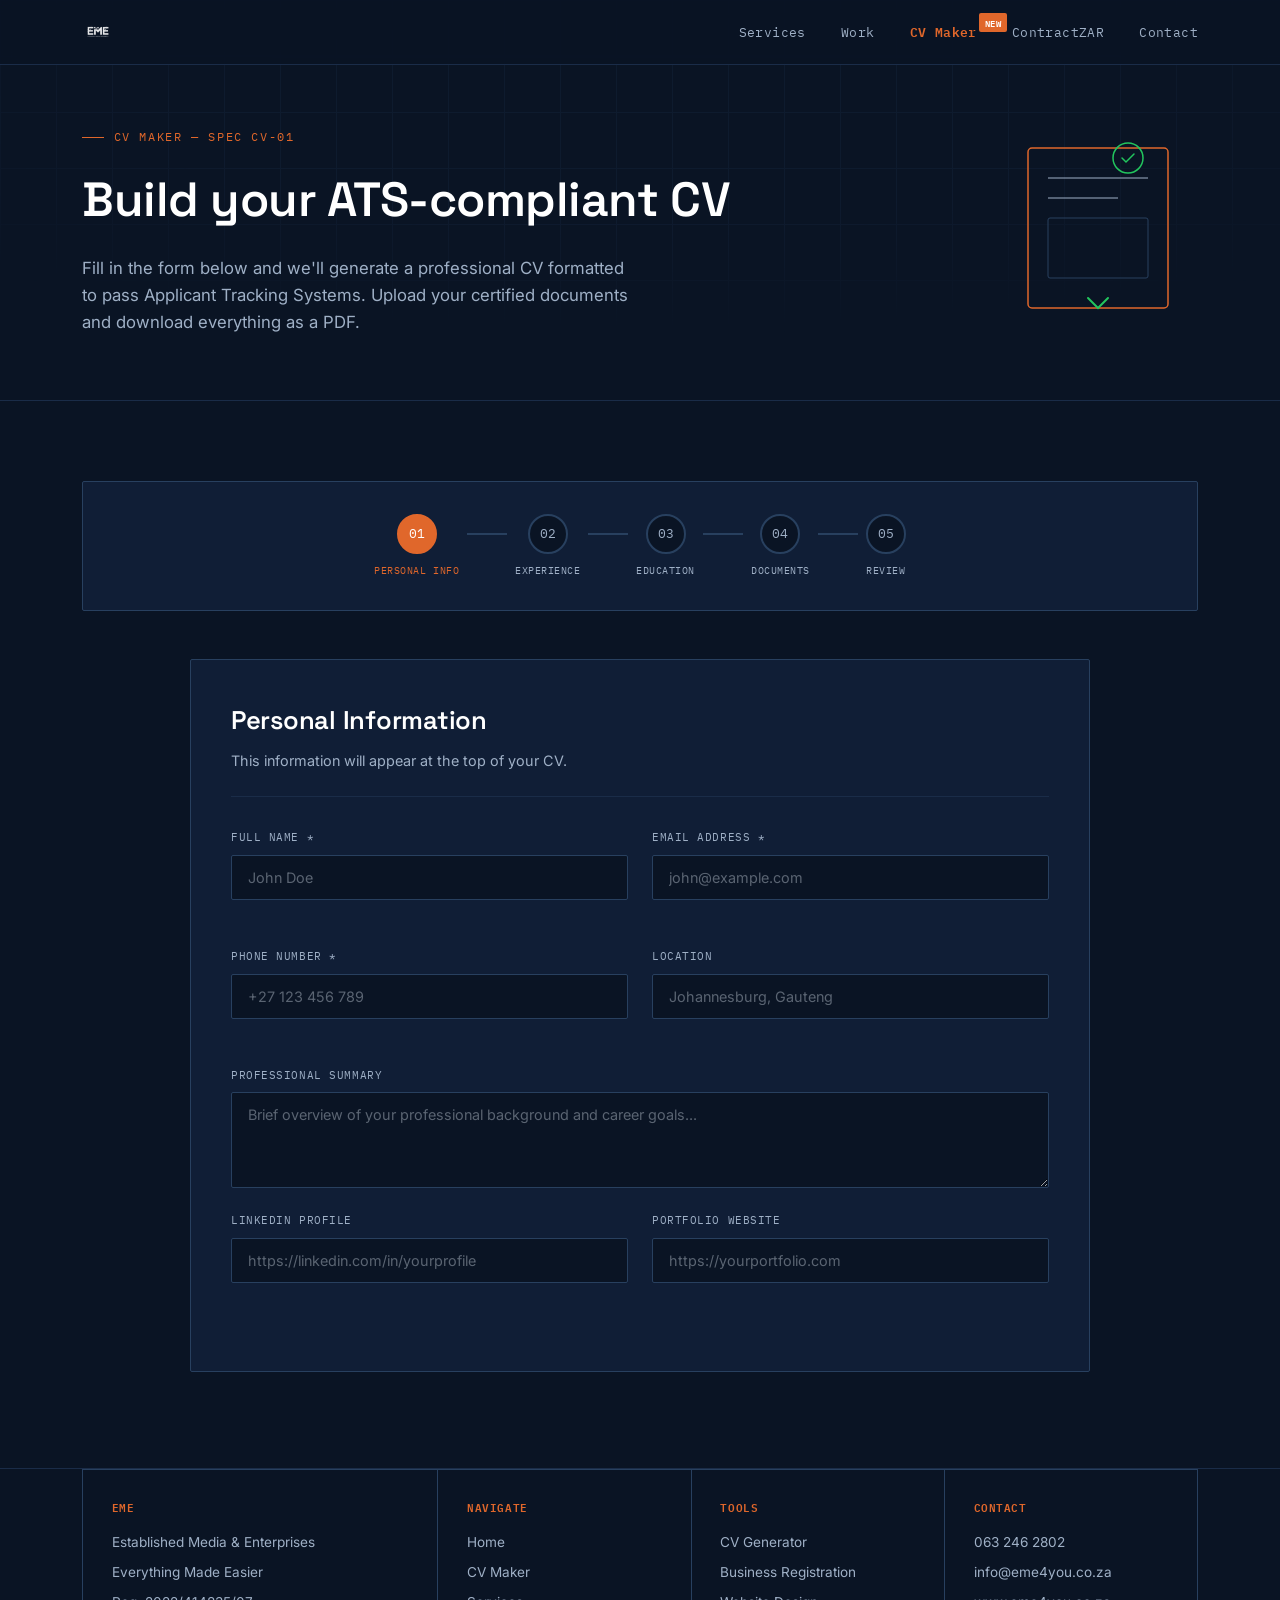
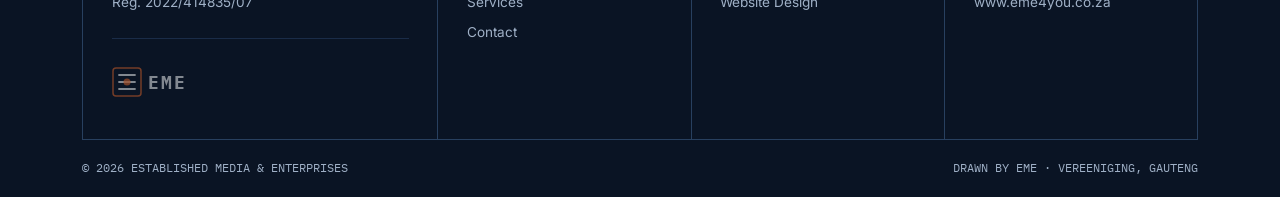
==== commit cc22cde6: "A working frontend" ====
--- a/cv-maker.html
+++ b/cv-maker.html
@@ -26,6 +26,7 @@
       <li><a href="index.html#services">Services</a></li>
       <li><a href="index.html#work">Work</a></li>
       <li><a href="cv-maker.html" class="nav-featured">CV Maker</a></li>
+      <li><a href="https://eme4you.co.za/ContractsZAR/#/" target="_blank" rel="noopener">ContractZAR</a></li>
       <li><a href="index.html#contact">Contact</a></li>
     </ul>
     <button class="menu-toggle" id="menuToggle" aria-label="Toggle menu">
@@ -236,8 +237,8 @@
       <!-- Step 4: Document Upload -->
       <div class="form-step" data-step="4">
         <div class="form-section-header">
-          <h2>Required Documents</h2>
-          <p>Upload your certified documents. Accepted formats: PDF, JPG, PNG (max 5MB each).</p>
+          <h2>Supporting Documents (Optional)</h2>
+          <p>Documents you upload will be appended to your CV PDF. Accepted formats: PDF, JPG, PNG (max 5MB each).</p>
         </div>
         
         <div class="upload-grid">
@@ -293,13 +294,13 @@
         <div class="form-actions">
           <button type="button" id="prevStep" class="btn btn-outline on-dark">← Previous</button>
           <button type="button" id="submitCV" class="btn btn-primary">
-    Next →
-            Generate CV
+            <span id="submitLabel">Next →</span>
             <svg width="16" height="16" viewBox="0 0 16 16" fill="none">
               <path d="M3 8H13M10 5L13 8L10 11" stroke="white" stroke-width="1.5" stroke-linecap="round" stroke-linejoin="round"/>
             </svg>
           </button>
         </div>
+        <p id="cvFormError" class="cv-form-error" role="alert" aria-live="polite"></p>
       </div>
     </form>
   </div>
@@ -355,6 +356,7 @@
   </div>
 </footer>
 
+<script src="js/script.js"></script>
 <script src="js/cv-maker.js"></script>
 </body>
 </html>
--- a/css/styles.css
+++ b/css/styles.css
@@ -1093,6 +1093,9 @@
    RESPONSIVE
    ========================================================= */
 @media (max-width: 1024px) {
+  .nav-links {
+    gap: 1.2rem;
+  }
   .hero-grid {
     gap: 2.5rem;
   }
--- a/css/cv-maker.css
+++ b/css/cv-maker.css
@@ -357,6 +357,15 @@
   border-top: 1px solid var(--line-soft);
 }
 
+.cv-form-error {
+  color: #fca5a5;
+  margin-top: 1rem;
+}
+
+.cv-form-error:empty {
+  display: none;
+}
+
 /* CV Promo Section (Homepage) */
 .cv-promo {
   background: var(--ink);
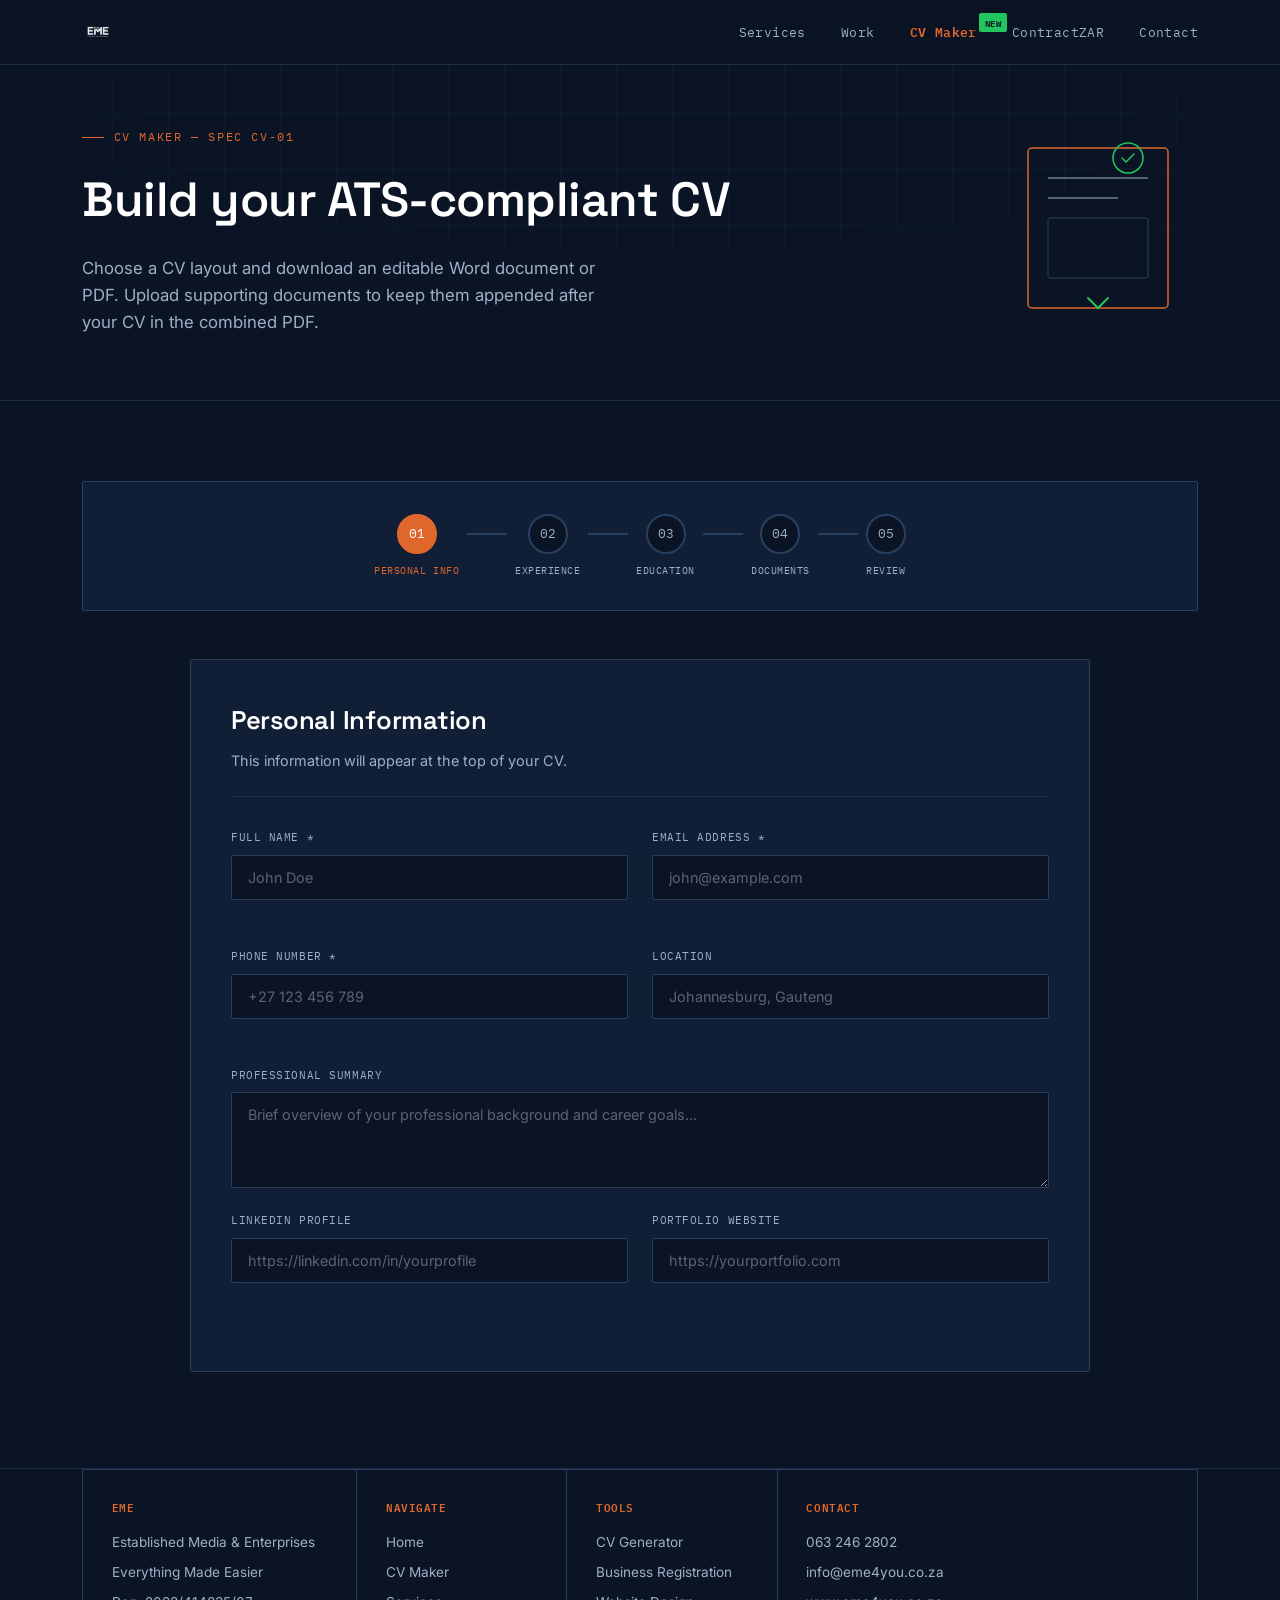
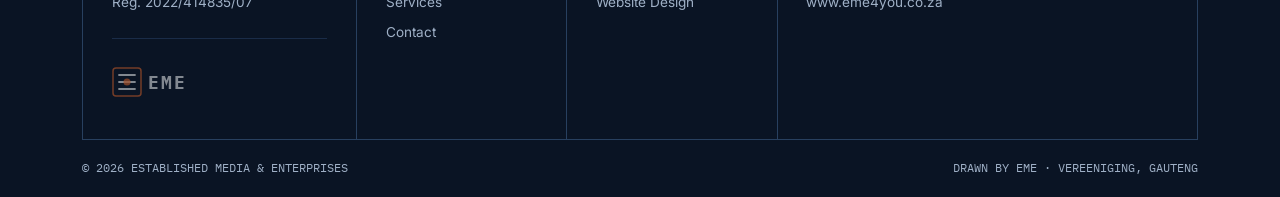
==== commit 200bf20a: "A working frontend" ====
--- a/cv-maker.html
+++ b/cv-maker.html
@@ -4,30 +4,30 @@
 <meta charset="UTF-8" />
 <meta name="viewport" content="width=device-width, initial-scale=1.0" />
 <title>EME CV Maker — ATS-Compliant CV Generator</title>
-<meta name="description" content="Create professional ATS-compliant CVs with EME's intelligent CV maker. Upload documents, fill your details, and export as PDF." />
+<meta name="description" content="Create an ATS-compliant CV in your choice of layout and download it as PDF or Word. Supporting documents stay appended in the combined PDF." />
 <link rel="preconnect" href="https://fonts.googleapis.com">
 <link rel="preconnect" href="https://fonts.gstatic.com" crossorigin>
 <link href="https://fonts.googleapis.com/css2?family=Space+Grotesk:wght@400;500;600;700&family=IBM+Plex+Mono:wght@400;500;600&family=Inter:wght@400;500;600;700&display=swap" rel="stylesheet">
-<link rel="icon" type="image/x-icon" href="assets/favicon.ico" />
-<link rel="stylesheet" href="css/styles.css" />
-<link rel="stylesheet" href="css/cv-maker.css" />
+<link rel="icon" type="image/x-icon" href="../assets/favicon.ico" />
+<link rel="stylesheet" href="../css/styles.css" />
+<link rel="stylesheet" href="../css/cv-maker.css" />
 </head>
 <body>
 
 <header class="site-nav">
   <div class="nav-inner">
-    <a href="index.html" class="nav-mark">
-      <img src="assets/eme-logo.png" alt="EME" class="nav-logo" onerror="this.style.display='none'; this.parentElement.classList.add('nav-mark-fallback');">
+    <a href="/#home" class="nav-mark">
+      <img src="../assets/eme-logo.png" alt="EME" class="nav-logo" onerror="this.style.display='none'; this.parentElement.classList.add('nav-mark-fallback');">
       <span class="nav-logo-fallback">
         <span class="dot"></span>EME
       </span>
     </a>
     <ul class="nav-links" id="navLinks">
-      <li><a href="index.html#services">Services</a></li>
-      <li><a href="index.html#work">Work</a></li>
-      <li><a href="cv-maker.html" class="nav-featured">CV Maker</a></li>
+      <li><a href="/#services">Services</a></li>
+      <li><a href="/#work">Work</a></li>
+      <li><a href="/CVMaker/" class="nav-featured">CV Maker</a></li>
       <li><a href="https://eme4you.co.za/ContractsZAR/#/" target="_blank" rel="noopener">ContractZAR</a></li>
-      <li><a href="index.html#contact">Contact</a></li>
+      <li><a href="/#contact">Contact</a></li>
     </ul>
     <button class="menu-toggle" id="menuToggle" aria-label="Toggle menu">
       <span></span><span></span><span></span>
@@ -41,7 +41,7 @@
       <div class="cv-hero-content">
         <p class="eyebrow">CV MAKER — SPEC CV-01</p>
         <h1>Build your ATS-compliant CV</h1>
-        <p class="lead">Fill in the form below and we'll generate a professional CV formatted to pass Applicant Tracking Systems. Upload your certified documents and download everything as a PDF.</p>
+        <p class="lead">Choose a CV layout and download an editable Word document or PDF. Upload supporting documents to keep them appended after your CV in the combined PDF.</p>
       </div>
       <div class="cv-hero-visual">
         <svg width="200" height="200" viewBox="0 0 200 200" fill="none">
@@ -87,7 +87,7 @@
       </div>
     </div>
 
-    <form id="cvForm" class="cv-form" enctype="multipart/form-data">
+    <form id="cvForm" class="cv-form" enctype="multipart/form-data" data-api-base-url="https://eme-frontend-861r.onrender.com">
       <!-- Step 1: Personal Information -->
       <div class="form-step active" data-step="1">
         <div class="form-section-header">
@@ -281,6 +281,27 @@
           <h2>Review & Generate CV</h2>
           <p>Review your information before generating your CV. You can go back to any step to make changes.</p>
         </div>
+
+        <div class="cv-field-row cv-format-row">
+          <div class="cv-field">
+            <label for="cvTemplate">CV layout</label>
+            <select id="cvTemplate" name="cvTemplate">
+              <option value="classic">Classic ATS — clean and traditional</option>
+              <option value="modern">Modern — contemporary teal accents</option>
+              <option value="executive">Executive — centered, formal layout</option>
+            </select>
+          </div>
+          <div class="cv-field">
+            <label for="outputFormat">Download format</label>
+            <select id="outputFormat" name="outputFormat">
+              <option value="pdf">PDF</option>
+              <option value="docx">Word (DOCX)</option>
+            </select>
+          </div>
+        </div>
+        <p class="cv-format-note">
+          Uploaded supporting documents stay after your CV in the combined PDF. If you choose Word, you'll receive the editable CV and a separate combined PDF when documents are uploaded.
+        </p>
         
         <div class="review-preview">
           <div class="preview-header">
@@ -289,6 +310,11 @@
           <div class="preview-content" id="cvPreview">
             <p class="preview-placeholder">Your CV preview will appear here. Complete all required fields in the previous steps.</p>
           </div>
+        </div>
+
+        <div id="cvDownloads" class="cv-downloads" hidden aria-live="polite">
+          <h3>Your CV is ready</h3>
+          <div id="cvDownloadLinks" class="cv-download-links"></div>
         </div>
         
         <div class="form-actions">
@@ -326,18 +352,18 @@
       <div class="tb-col">
         <h4>Navigate</h4>
         <ul>
-          <li><a href="index.html">Home</a></li>
-          <li><a href="cv-maker.html">CV Maker</a></li>
-          <li><a href="index.html#services">Services</a></li>
-          <li><a href="index.html#contact">Contact</a></li>
+          <li><a href="/#home">Home</a></li>
+          <li><a href="/CVMaker/">CV Maker</a></li>
+          <li><a href="/#services">Services</a></li>
+          <li><a href="/#contact">Contact</a></li>
         </ul>
       </div>
       <div class="tb-col">
         <h4>Tools</h4>
         <ul>
-          <li><a href="cv-maker.html">CV Generator</a></li>
-          <li><a href="index.html#services">Business Registration</a></li>
-          <li><a href="index.html#services">Website Design</a></li>
+          <li><a href="/CVMaker/">CV Generator</a></li>
+          <li><a href="/#services">Business Registration</a></li>
+          <li><a href="/#services">Website Design</a></li>
         </ul>
       </div>
       <div class="tb-col">
@@ -356,7 +382,7 @@
   </div>
 </footer>
 
-<script src="js/script.js"></script>
-<script src="js/cv-maker.js"></script>
+<script src="../js/script.js"></script>
+<script src="../js/cv-maker.js"></script>
 </body>
 </html>
--- a/css/styles.css
+++ b/css/styles.css
@@ -130,8 +130,8 @@
   top: -8px;
   right: -30px;
   font-size: 0.55rem;
-  background: var(--signal);
-  color: var(--white);
+  background: #22c55e;
+  color: var(--ink);
   padding: 0.15rem 0.35rem;
   border-radius: 2px;
   letter-spacing: 0.05em;
@@ -361,6 +361,25 @@
 .sheet-shots{display:flex;background:var(--ink);}
 .sheet-shots img{width:100%;height:100%;object-fit:cover;filter:grayscale(20%) contrast(1.02);}
 .sheet-shots .shot{flex:1;border-left:1px solid var(--line);min-height:220px;background:linear-gradient(135deg,var(--ink-2),var(--ink));}
+.product-label{display:inline-block;font-family:var(--mono);font-size:0.65rem;letter-spacing:0.12em;color:var(--signal);margin-bottom:0.6rem;}
+.product-visual{align-items:stretch;min-height:300px;padding:1.5rem;background-color:var(--ink);background-image:linear-gradient(var(--line-soft) 1px,transparent 1px),linear-gradient(90deg,var(--line-soft) 1px,transparent 1px);background-size:28px 28px;}
+.product-art{position:relative;display:flex;flex:1;align-items:center;justify-content:center;min-height:260px;overflow:hidden;background:rgba(16,30,54,0.82);border:1px solid var(--line);}
+.product-art-bar{position:absolute;top:0;left:0;right:0;display:flex;justify-content:space-between;padding:0.8rem 1rem;border-bottom:1px solid var(--line);font-family:var(--mono);font-size:0.63rem;letter-spacing:0.08em;color:var(--mist);}
+.product-art-status{color:#22c55e;}
+.product-paper{width:min(72%,320px);min-height:205px;padding:1.3rem;background:var(--paper);box-shadow:8px 8px 0 rgba(0,0,0,0.22);display:flex;flex-direction:column;gap:0.6rem;transform:rotate(-2deg);}
+.product-paper-name{font-family:var(--mono);font-size:0.8rem;font-weight:700;color:var(--ink-text);letter-spacing:0.08em;}
+.product-paper-heading{font-family:var(--mono);font-size:0.55rem;font-weight:700;letter-spacing:0.08em;color:var(--signal);margin-top:0.3rem;}
+.product-paper-line{display:block;width:100%;height:3px;background:#c9c2af;}
+.product-paper-line.short{width:48%;}
+.product-paper-line.medium{width:76%;}
+.contract-art{background:linear-gradient(135deg,rgba(21,58,50,0.8),var(--ink-2));}
+.contract-stack{position:relative;width:230px;height:210px;}
+.contract-page{position:absolute;display:flex;flex-direction:column;gap:0.7rem;width:170px;height:200px;padding:1rem;background:var(--paper);border:1px solid var(--paper-2);box-shadow:8px 8px 0 rgba(0,0,0,0.2);}
+.contract-page.page-back{top:0;left:42px;transform:rotate(7deg);opacity:0.55;}
+.contract-page.page-front{top:7px;left:18px;transform:rotate(-4deg);}
+.contract-page-label{font-family:var(--mono);font-size:0.52rem;letter-spacing:0.08em;color:var(--graphite);}
+.contract-signature{align-self:flex-end;margin-top:auto;padding:0.25rem 0.55rem;border:1px solid #22c55e;color:#166534;font-family:var(--mono);font-size:0.55rem;}
+.product-art-caption{position:absolute;right:1rem;bottom:1rem;font-family:var(--mono);font-size:0.58rem;letter-spacing:0.08em;color:var(--mist);}
 
 /* =========================================================
    ABOUT
@@ -387,15 +406,16 @@
    ========================================================= */
 .contact{background:var(--ink);}
 .contact-grid{display:grid;grid-template-columns:1fr 1fr;gap:3rem;}
-.contact-form{display:flex;flex-direction:column;gap:1rem;}
-.field{display:flex;flex-direction:column;gap:0.4rem;}
+.contact-form{display:flex;flex-direction:column;gap:1rem;min-width:0;}
+.field{display:flex;flex-direction:column;gap:0.4rem;min-width:0;}
 .field label{font-family:var(--mono);font-size:0.7rem;color:var(--mist);text-transform:uppercase;letter-spacing:0.05em;}
 .field input,.field select,.field textarea{
   background:var(--ink-2);border:1px solid var(--line);color:var(--white);
   padding:0.8rem 1rem;font-family:var(--body);font-size:0.95rem;border-radius:var(--radius);
+  min-width:0;width:100%;
 }
 .field input:focus,.field select:focus,.field textarea:focus{border-color:var(--signal);outline:none;}
-.field-row{display:grid;grid-template-columns:1fr 1fr;gap:1rem;}
+.field-row{display:grid;grid-template-columns:repeat(2,minmax(0,1fr));gap:1rem;}
 .contact-direct{border-left:1px solid var(--line);padding-left:3rem;}
 .direct-item{padding:1.4rem 0;border-top:1px solid var(--line-soft);}
 .direct-item:first-child{border-top:none;padding-top:0;}
@@ -409,13 +429,20 @@
    FOOTER
    ========================================================= */
 footer{background:var(--ink);border-top:1px solid var(--line-soft);}
-.titleblock{display:grid;grid-template-columns:1.4fr 1fr 1fr 1fr;border:1px solid var(--line);}
+.titleblock{display:grid;grid-template-columns:1.3fr repeat(4,1fr);border:1px solid var(--line);}
 .tb-col{padding:1.8rem;border-left:1px solid var(--line);}
 .tb-col:first-child{border-left:none;}
 .tb-col h4{font-family:var(--mono);font-size:0.7rem;color:var(--signal);text-transform:uppercase;letter-spacing:0.05em;margin-bottom:1rem;}
 .tb-col p, .tb-col li{color:var(--mist);font-size:0.85rem;margin-bottom:0.5rem;}
 .tb-col a:hover{color:var(--white);}
 .tb-bottom{display:flex;justify-content:space-between;padding:1.2rem 0;font-family:var(--mono);font-size:0.72rem;color:var(--mist);flex-wrap:wrap;gap:0.5rem;}
+.social-links{display:flex;flex-direction:column;gap:0.9rem;}
+.social-links a{display:flex;align-items:center;gap:0.7rem;color:var(--mist);font-size:0.85rem;}
+.social-icon{display:grid;place-items:center;width:2.2rem;height:2.2rem;border:1px solid var(--line);border-radius:50%;color:var(--white);transition:color 0.2s ease,background 0.2s ease,border-color 0.2s ease,transform 0.2s ease;}
+.social-icon svg{width:1.05rem;height:1.05rem;}
+.social-links a:hover .social-icon,.social-links a:focus-visible .social-icon{color:var(--white);background:var(--signal);border-color:var(--signal);animation:social-bounce 0.5s ease both;}
+@keyframes social-bounce{0%,100%{transform:translateY(0) rotate(0)}35%{transform:translateY(-4px) rotate(-8deg)}70%{transform:translateY(1px) rotate(5deg)}}
+@media (prefers-reduced-motion: reduce){.social-links a:hover .social-icon,.social-links a:focus-visible .social-icon{animation:none;}}
 
 /* Footer Logo */
 .footer-logo {
@@ -1121,8 +1148,9 @@
 }
 
 @media (max-width: 900px) {
-  .titleblock{grid-template-columns:1fr 1fr;}
-  .tb-col{border-left:none;border-top:1px solid var(--line);}
+  .titleblock{grid-template-columns:repeat(2,minmax(0,1fr));}
+  .tb-col{border-left:none;border-top:1px solid var(--line);min-width:0;}
+  .tb-col p,.tb-col li{overflow-wrap:anywhere;}
   .docs-grid {
     grid-template-columns: repeat(2, 1fr);
   }
@@ -1194,6 +1222,10 @@
   }
   .logo-mark {
     width: 100px;
+  }
+  .titleblock > .tb-col:nth-child(4),
+  .titleblock > .tb-col:nth-child(5) {
+    grid-column: 1 / -1;
   }
 }
 
--- a/css/cv-maker.css
+++ b/css/cv-maker.css
@@ -340,6 +340,36 @@
   color: #333;
 }
 
+.cv-format-row {
+  margin-bottom: 0.75rem;
+}
+
+.cv-format-note {
+  color: var(--mist);
+  font-size: 0.85rem;
+  margin-bottom: 1.5rem;
+}
+
+.preview-content[data-template="modern"] h2 {
+  color: #123B55;
+  border-bottom: 2px solid #0B6E75;
+  padding-bottom: 0.5rem;
+}
+
+.preview-content[data-template="modern"] h3 {
+  color: #0B6E75;
+}
+
+.preview-content[data-template="executive"] h2,
+.preview-content[data-template="executive"] > p:first-of-type {
+  text-align: center;
+}
+
+.preview-content[data-template="executive"] h2,
+.preview-content[data-template="executive"] h3 {
+  color: #17365D;
+}
+
 .preview-placeholder {
   color: #999;
   text-align: center;
@@ -347,6 +377,28 @@
   font-style: italic;
 }
 
+.cv-downloads {
+  border: 1px solid var(--line);
+  padding: 1.25rem;
+  margin-top: 1.5rem;
+}
+
+.cv-downloads[hidden] {
+  display: none;
+}
+
+.cv-downloads h3 {
+  color: var(--white);
+  font-size: 1rem;
+  margin-bottom: 0.75rem;
+}
+
+.cv-download-links {
+  display: flex;
+  flex-wrap: wrap;
+  gap: 0.75rem;
+}
+
 /* Form Actions */
 .form-actions {
   display: flex;
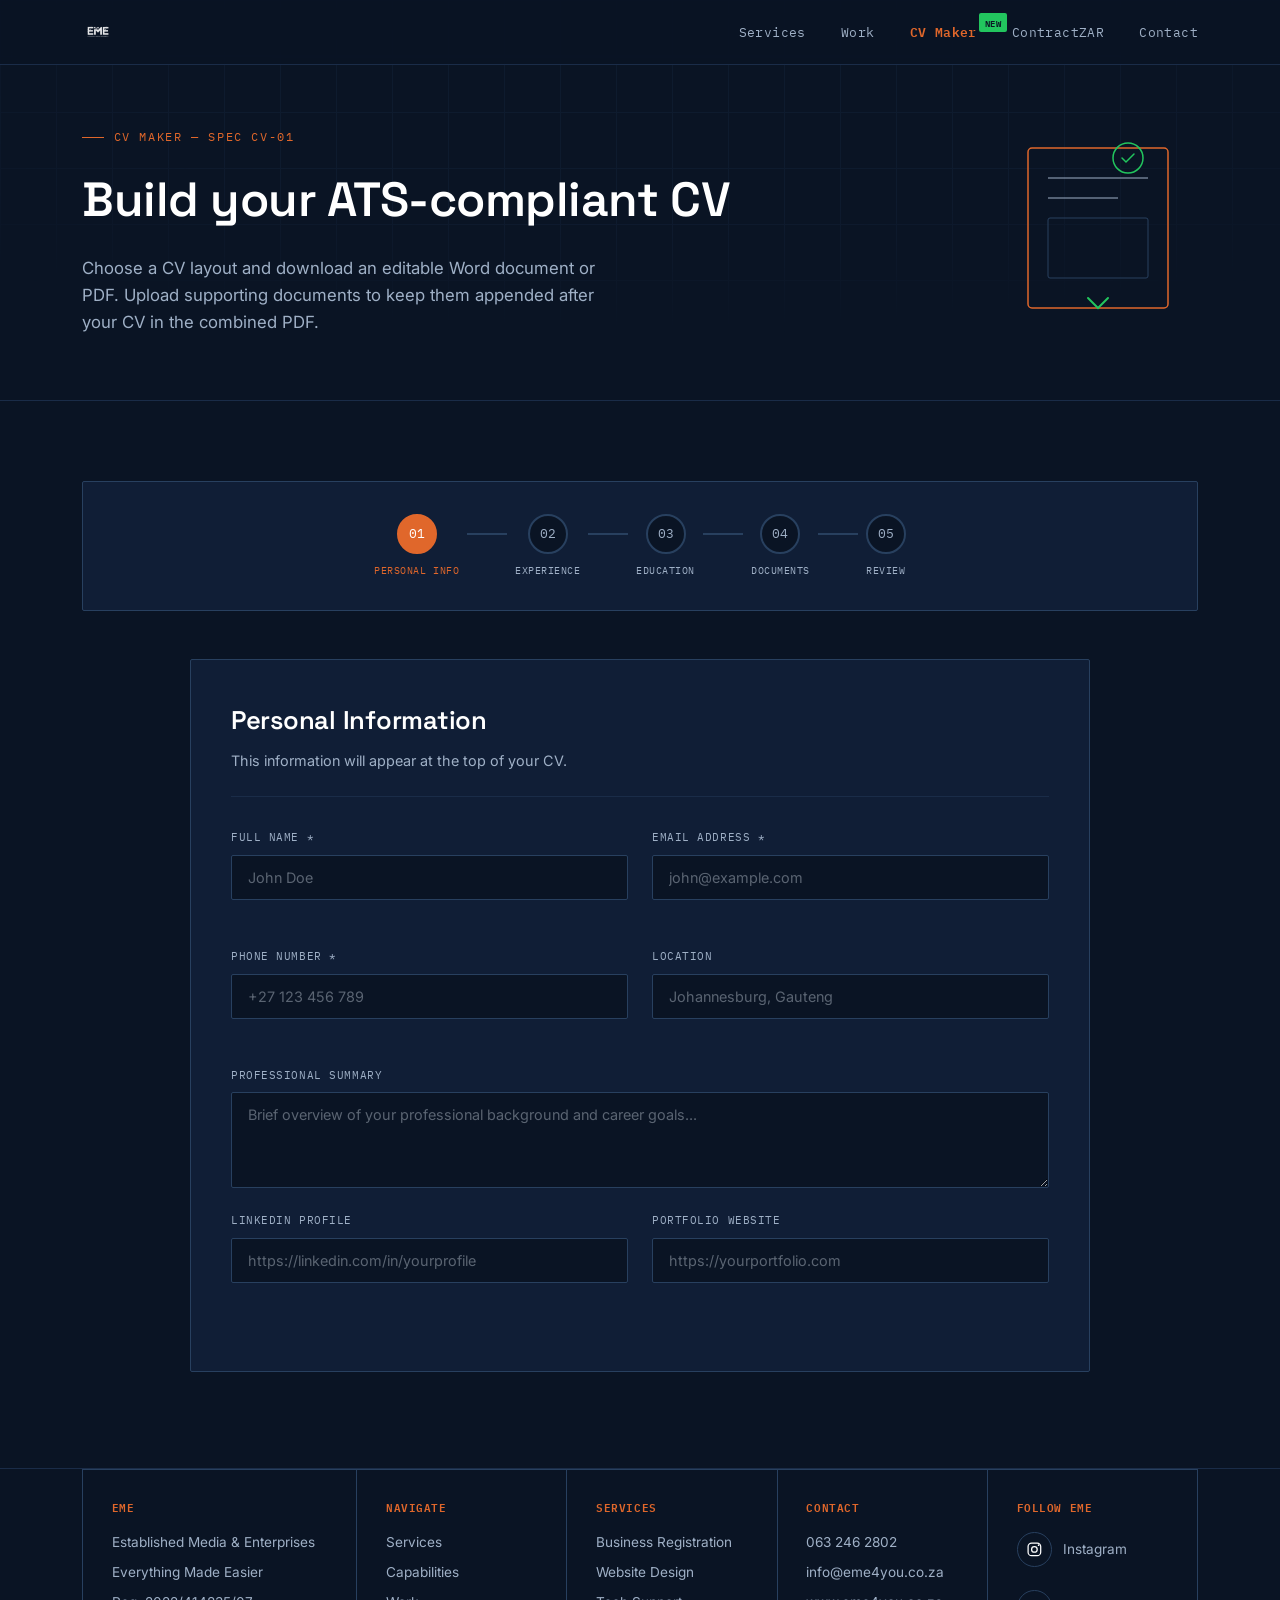
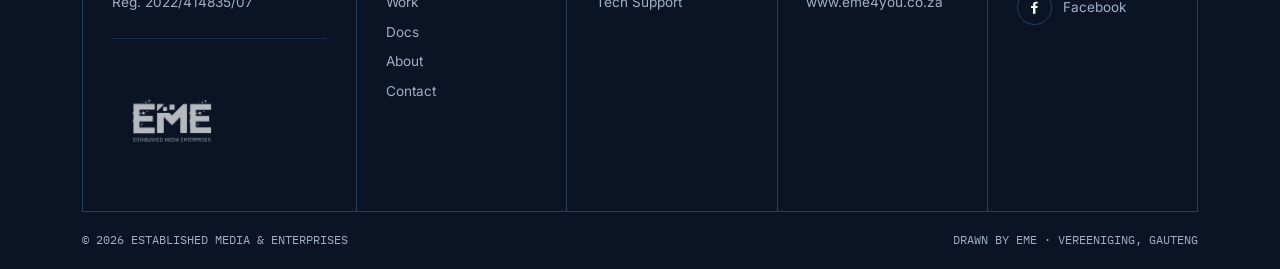
==== commit 432f039f: "A working frontend" ====
--- a/cv-maker.html
+++ b/cv-maker.html
@@ -341,29 +341,26 @@
         <p>Everything Made Easier</p>
         <p>Reg. 2022/414835/07</p>
         <div class="footer-logo">
-          <svg class="footer-logo-svg" width="100" height="40" viewBox="0 0 100 40" fill="none">
-            <rect x="1" y="5" width="28" height="28" rx="3" stroke="#E0672B" stroke-width="1.5" opacity="0.7"/>
-            <path d="M7 12H23M7 19H23M7 26H23" stroke="white" stroke-width="1.8" stroke-linecap="round" opacity="0.7"/>
-            <circle cx="15" cy="19" r="3.5" fill="#E0672B" opacity="0.7"/>
-            <text x="36" y="26" font-family="'IBM Plex Mono', monospace" font-size="18" font-weight="700" fill="white" opacity="0.7" letter-spacing="2">EME</text>
-          </svg>
+          <img src="../assets/eme-logo.png" alt="EME Logo" class="footer-logo-img" onerror="this.style.display='none'; this.parentElement.innerHTML='<div class=\'footer-logo-fallback\'><span class=\'fl-dot\'></span><span class=\'fl-text\'>EME</span></div>';">
         </div>
       </div>
       <div class="tb-col">
         <h4>Navigate</h4>
         <ul>
-          <li><a href="/#home">Home</a></li>
-          <li><a href="/CVMaker/">CV Maker</a></li>
           <li><a href="/#services">Services</a></li>
+          <li><a href="/#capabilities">Capabilities</a></li>
+          <li><a href="/#work">Work</a></li>
+          <li><a href="/#docs">Docs</a></li>
+          <li><a href="/#about">About</a></li>
           <li><a href="/#contact">Contact</a></li>
         </ul>
       </div>
       <div class="tb-col">
-        <h4>Tools</h4>
+        <h4>Services</h4>
         <ul>
-          <li><a href="/CVMaker/">CV Generator</a></li>
           <li><a href="/#services">Business Registration</a></li>
           <li><a href="/#services">Website Design</a></li>
+          <li><a href="/#services">Tech Support</a></li>
         </ul>
       </div>
       <div class="tb-col">
@@ -374,6 +371,33 @@
           <li><a href="http://www.eme4you.co.za">www.eme4you.co.za</a></li>
         </ul>
       </div>
+      <div class="tb-col">
+        <h4>Follow EME</h4>
+        <ul class="social-links">
+          <li>
+            <a href="https://www.instagram.com/establishedme4you/" target="_blank" rel="noopener noreferrer" aria-label="Follow EME on Instagram">
+              <span class="social-icon">
+                <svg viewBox="0 0 24 24" aria-hidden="true" focusable="false">
+                  <rect x="3" y="3" width="18" height="18" rx="5" fill="none" stroke="currentColor" stroke-width="1.8"/>
+                  <circle cx="12" cy="12" r="4" fill="none" stroke="currentColor" stroke-width="1.8"/>
+                  <circle cx="18" cy="6" r="1.2" fill="currentColor"/>
+                </svg>
+              </span>
+              <span>Instagram</span>
+            </a>
+          </li>
+          <li>
+            <a href="https://www.facebook.com/establishedme4you" target="_blank" rel="noopener noreferrer" aria-label="Follow EME on Facebook">
+              <span class="social-icon">
+                <svg viewBox="0 0 24 24" aria-hidden="true" focusable="false">
+                  <path fill="currentColor" d="M13.5 21v-8h2.7l.4-3h-3.1V8.1c0-.9.3-1.5 1.6-1.5h1.6V3.9c-.3 0-1.3-.1-2.5-.1-2.5 0-4.2 1.5-4.2 4.2V10H7.2v3H10v8z"/>
+                </svg>
+              </span>
+              <span>Facebook</span>
+            </a>
+          </li>
+        </ul>
+      </div>
     </div>
     <div class="tb-bottom">
       <span>© <span class="current-year">2026</span> ESTABLISHED MEDIA & ENTERPRISES</span>
